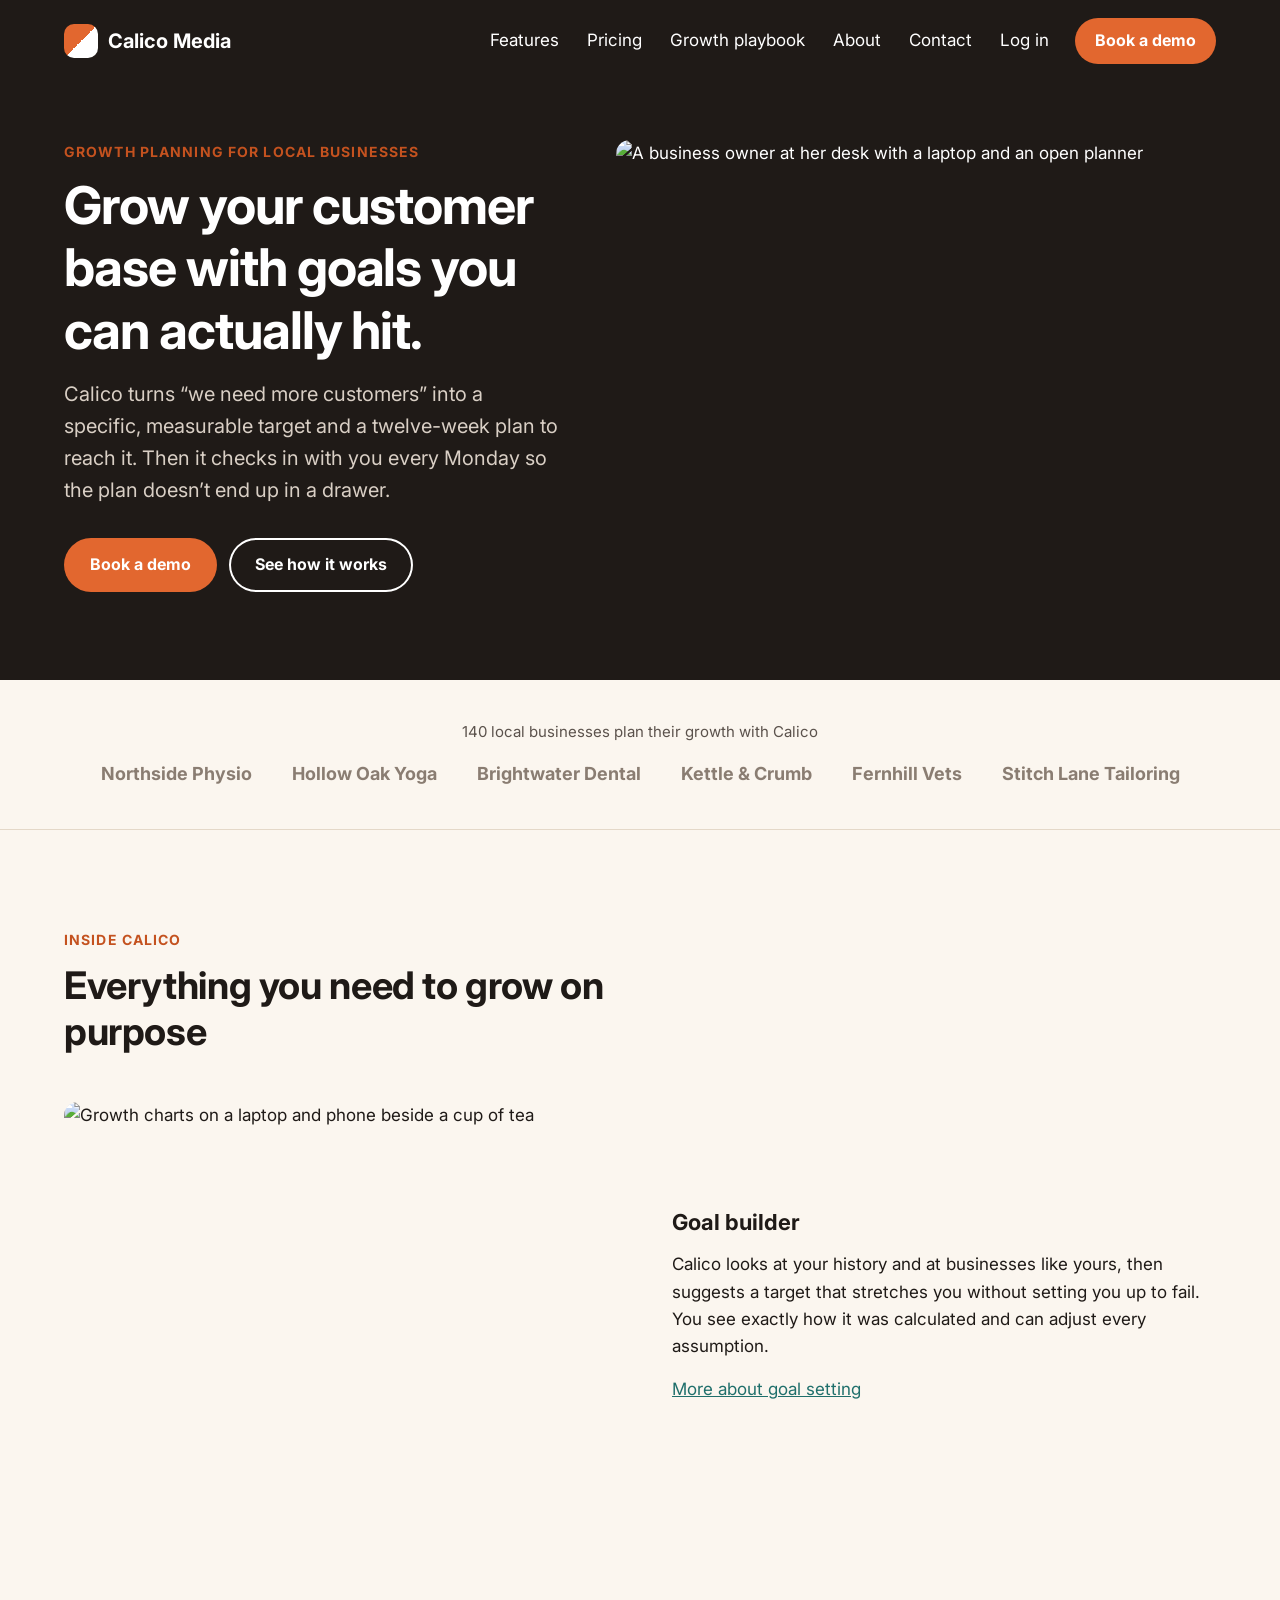
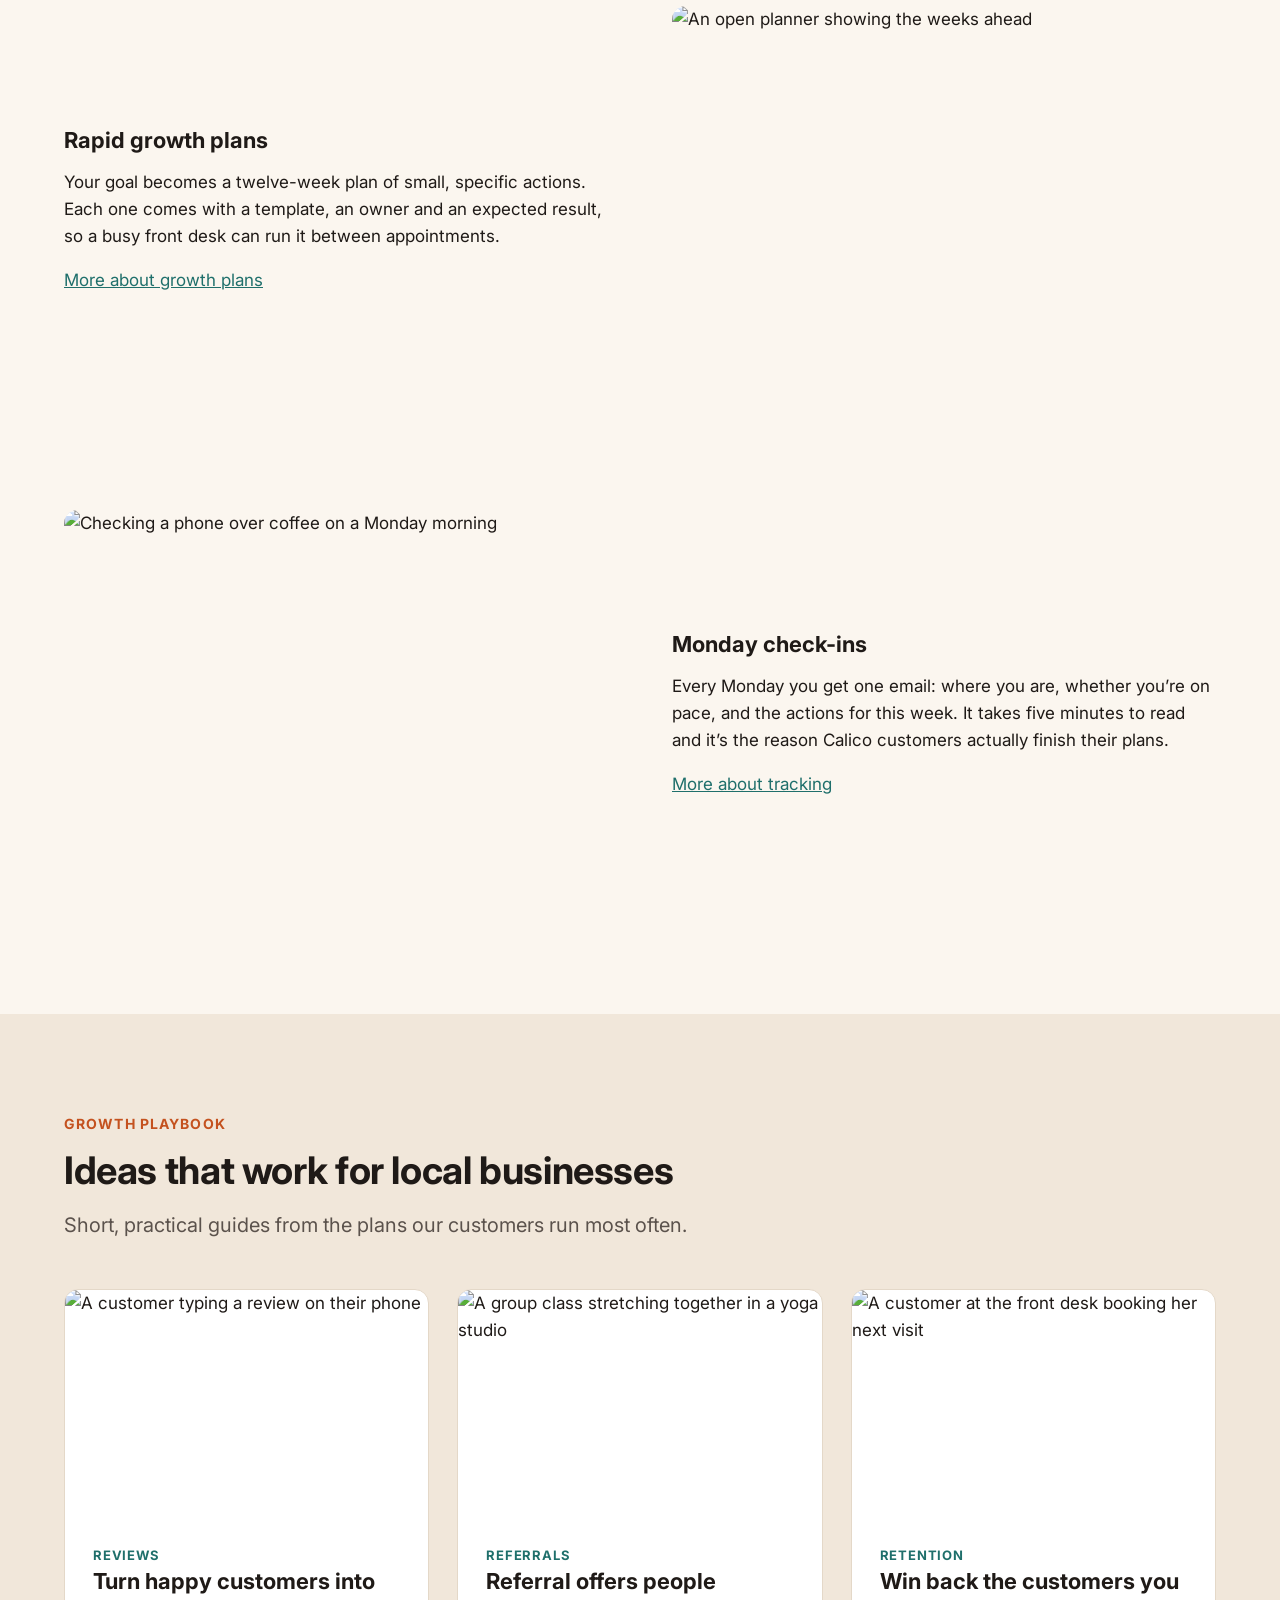
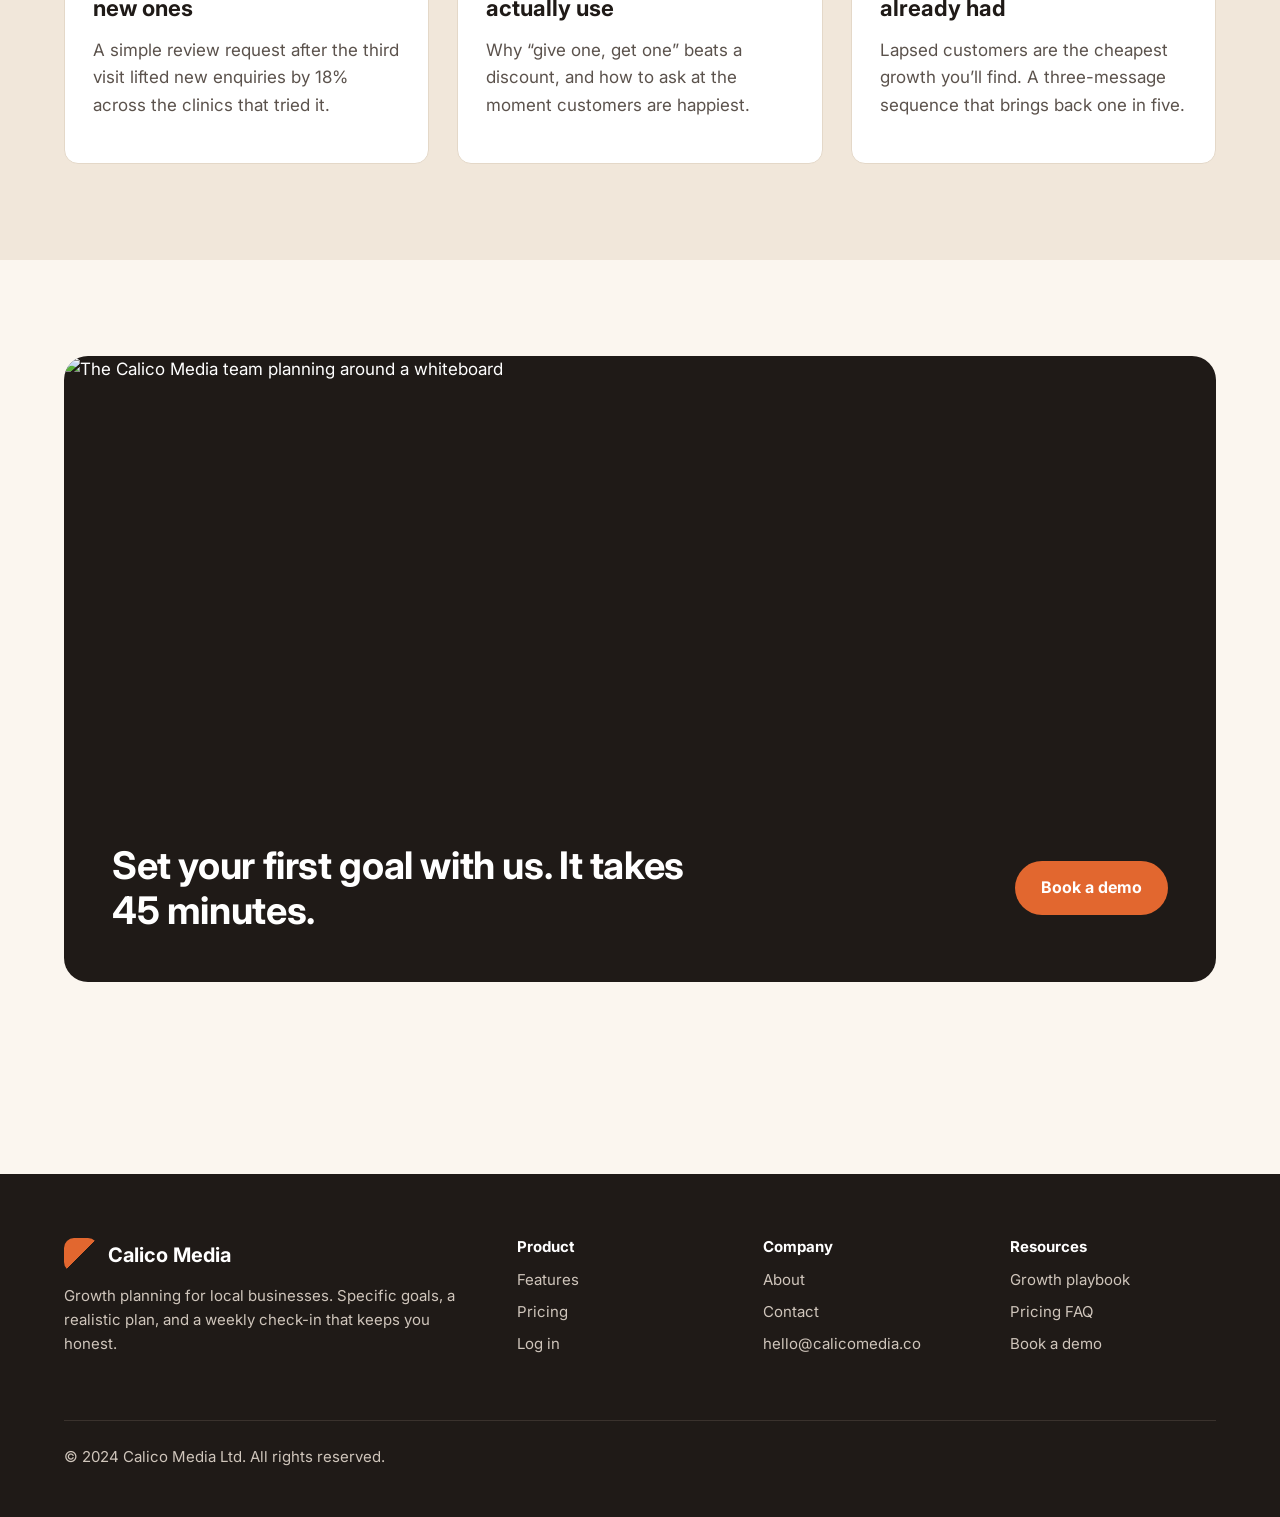
==== public/index.html @ b5450324 "Fix homepage layout on phone and tablet" ====
<!DOCTYPE html>
<html lang="en">
<head>
  <meta charset="utf-8">
  <meta name="viewport" content="width=device-width, initial-scale=1">
  <title>Calico Media | Growth planning for local businesses</title>
  <meta name="description" content="Calico helps local businesses grow their customer base with specific, measurable, realistic goals and a rapid growth plan you can run every week.">
  <link rel="preconnect" href="https://fonts.googleapis.com">
  <link rel="preconnect" href="https://fonts.gstatic.com" crossorigin>
  <link href="https://fonts.googleapis.com/css2?family=Inter:wght@100;200;300;400;500;600;700;800;900&display=swap" rel="stylesheet">
  <link rel="stylesheet" href="css/styles.css">
</head>
<body>

<header class="site-header site-header--home">
  <div class="container">
    <a class="logo" href="index.html"><span class="logo-mark"></span>Calico Media</a>

    <button class="nav-toggle" type="button" aria-label="Menu" aria-expanded="false" aria-controls="main-nav">
      <span class="nav-toggle-bar"></span>
      <span class="nav-toggle-bar"></span>
      <span class="nav-toggle-bar"></span>
    </button>

    <nav id="main-nav" aria-label="Main">
      <ul class="nav-links">
        <li><a href="features.html">Features</a></li>
        <li><a href="pricing.html">Pricing</a></li>
        <li><a href="#playbook">Growth playbook</a></li>
        <li><a href="about.html">About</a></li>
        <li><a href="contact.html">Contact</a></li>
        <li><a href="https://app.calicomedia.co/login">Log in</a></li>
        <li><a class="btn" href="contact.html">Book a demo</a></li>
      </ul>
    </nav>
  </div>
</header>

  <main>
    <section class="hero">
      <div class="container hero-inner">
        <div class="hero-text">
          <span class="eyebrow">Growth planning for local businesses</span>
          <h1>Grow your customer base with goals you can actually hit.</h1>
          <p class="lead">Calico turns &ldquo;we need more customers&rdquo; into a specific, measurable target and a twelve-week plan to reach it. Then it checks in with you every Monday so the plan doesn&rsquo;t end up in a drawer.</p>
          <div class="hero-actions">
            <a class="btn" href="contact.html">Book a demo</a>
            <a class="btn btn--ghost" href="features.html">See how it works</a>
          </div>
        </div>
        <div class="hero-media">
          <img class="hero-image" src="images/hero-weekly-plan.jpg" alt="A business owner at her desk with a laptop and an open planner">
        </div>
      </div>
    </section>

    <section class="trust">
      <div class="container">
        <p>140 local businesses plan their growth with Calico</p>
        <ul class="trust-list">
          <li>Northside Physio</li>
          <li>Hollow Oak Yoga</li>
          <li>Brightwater Dental</li>
          <li>Kettle &amp; Crumb</li>
          <li>Fernhill Vets</li>
          <li>Stitch Lane Tailoring</li>
        </ul>
      </div>
    </section>

    <section class="section">
      <div class="container">
        <div class="section-intro">
          <span class="eyebrow">Inside Calico</span>
          <h2>Everything you need to grow on purpose</h2>
        </div>

        <div class="feature-row">
          <div class="feature-media">
            <img src="images/feature-goal-builder.jpg" alt="Growth charts on a laptop and phone beside a cup of tea">
          </div>
          <div>
            <h3>Goal builder</h3>
            <p>Calico looks at your history and at businesses like yours, then suggests a target that stretches you without setting you up to fail. You see exactly how it was calculated and can adjust every assumption.</p>
            <a href="features.html">More about goal setting</a>
          </div>
        </div>

        <div class="feature-row feature-row--reverse">
          <div class="feature-media">
            <img src="images/feature-growth-plan.jpg" alt="An open planner showing the weeks ahead">
          </div>
          <div>
            <h3>Rapid growth plans</h3>
            <p>Your goal becomes a twelve-week plan of small, specific actions. Each one comes with a template, an owner and an expected result, so a busy front desk can run it between appointments.</p>
            <a href="features.html">More about growth plans</a>
          </div>
        </div>

        <div class="feature-row">
          <div class="feature-media">
            <img src="images/feature-monday-checkin.jpg" alt="Checking a phone over coffee on a Monday morning">
          </div>
          <div>
            <h3>Monday check-ins</h3>
            <p>Every Monday you get one email: where you are, whether you&rsquo;re on pace, and the actions for this week. It takes five minutes to read and it&rsquo;s the reason Calico customers actually finish their plans.</p>
            <a href="features.html">More about tracking</a>
          </div>
        </div>
      </div>
    </section>

    <section class="section section--sand" id="playbook">
      <div class="container">
        <div class="section-intro">
          <span class="eyebrow">Growth playbook</span>
          <h2>Ideas that work for local businesses</h2>
          <p class="lead">Short, practical guides from the plans our customers run most often.</p>
        </div>
        <div class="playbook-grid">
          <article class="card">
            <img src="images/playbook-reviews.jpg" alt="A customer typing a review on their phone">
            <div class="card-body">
              <span class="card-tag">Reviews</span>
              <h3>Turn happy customers into new ones</h3>
              <p>A simple review request after the third visit lifted new enquiries by 18% across the clinics that tried it.</p>
            </div>
          </article>
          <article class="card">
            <img src="images/playbook-referrals.jpg" alt="A group class stretching together in a yoga studio">
            <div class="card-body">
              <span class="card-tag">Referrals</span>
              <h3>Referral offers people actually use</h3>
              <p>Why &ldquo;give one, get one&rdquo; beats a discount, and how to ask at the moment customers are happiest.</p>
            </div>
          </article>
          <article class="card">
            <img src="images/playbook-rebooking.jpg" alt="A customer at the front desk booking her next visit">
            <div class="card-body">
              <span class="card-tag">Retention</span>
              <h3>Win back the customers you already had</h3>
              <p>Lapsed customers are the cheapest growth you&rsquo;ll find. A three-message sequence that brings back one in five.</p>
            </div>
          </article>
        </div>
      </div>
    </section>

    <section class="section">
      <div class="container">
        <div class="cta-band">
          <img src="images/team-workshop.jpg" alt="The Calico Media team planning around a whiteboard">
          <div class="cta-body">
            <h2>Set your first goal with us. It takes 45 minutes.</h2>
            <a class="btn" href="contact.html">Book a demo</a>
          </div>
        </div>
      </div>
    </section>
  </main>

  <footer class="site-footer">
    <div class="container">
      <div class="footer-grid">
        <div>
          <a class="logo" href="index.html"><span class="logo-mark"></span>Calico Media</a>
          <p>Growth planning for local businesses. Specific goals, a realistic plan, and a weekly check-in that keeps you honest.</p>
        </div>
        <div>
          <h4>Product</h4>
          <ul>
            <li><a href="features.html">Features</a></li>
            <li><a href="pricing.html">Pricing</a></li>
            <li><a href="https://app.calicomedia.co/login">Log in</a></li>
          </ul>
        </div>
        <div>
          <h4>Company</h4>
          <ul>
            <li><a href="about.html">About</a></li>
            <li><a href="contact.html">Contact</a></li>
            <li><a href="mailto:hello@calicomedia.co">hello@calicomedia.co</a></li>
          </ul>
        </div>
        <div>
          <h4>Resources</h4>
          <ul>
            <li><a href="index.html#playbook">Growth playbook</a></li>
            <li><a href="pricing.html#faq">Pricing FAQ</a></li>
            <li><a href="contact.html">Book a demo</a></li>
          </ul>
        </div>
      </div>
      <div class="footer-bottom">
        <p>&copy; 2024 Calico Media Ltd. All rights reserved.</p>
      </div>
    </div>
  </footer>
  <script src="js/nav.js"></script>
</body>
</html>
---- public/css/styles.css ----
/* Calico Media marketing site */

:root {
  --ink: #1f1a17;
  --ink-soft: #5b524c;
  --cream: #fbf6ef;
  --sand: #f1e7da;
  --white: #ffffff;
  --orange: #e2672f;
  --orange-dark: #c4521f;
  --teal: #1f6f6b;
  --line: #e4d8c8;
  --radius: 14px;
}

*,
*::before,
*::after {
  box-sizing: border-box;
}

body {
  margin: 0;
  font-family: 'Inter', -apple-system, BlinkMacSystemFont, 'Segoe UI', sans-serif;
  font-weight: 400;
  font-size: 17px;
  line-height: 1.6;
  color: var(--ink);
  background: var(--cream);
}

h1,
h2,
h3,
h4 {
  font-weight: 700;
  line-height: 1.2;
  margin: 0 0 16px;
}

h1 {
  font-size: 52px;
  letter-spacing: -0.02em;
}

h2 {
  font-size: 38px;
  letter-spacing: -0.01em;
}

h3 {
  font-size: 22px;
}

p {
  margin: 0 0 16px;
}

a {
  color: var(--teal);
}

img {
  max-width: 100%;
}

.container {
  max-width: 1200px;
  margin: 0 auto;
  padding: 0 24px;
}

.section {
  padding: 96px 0;
}

.section--sand {
  background: var(--sand);
}

.eyebrow {
  display: inline-block;
  font-size: 14px;
  font-weight: 700;
  letter-spacing: 0.08em;
  text-transform: uppercase;
  color: var(--orange-dark);
  margin-bottom: 12px;
}

.lead {
  font-size: 20px;
  color: var(--ink-soft);
  max-width: 640px;
}

.section-intro {
  max-width: 680px;
  margin-bottom: 48px;
}

.btn {
  display: inline-block;
  padding: 14px 26px;
  border-radius: 999px;
  background: var(--orange);
  color: var(--white);
  font-weight: 700;
  text-decoration: none;
  border: 0;
  font-size: 16px;
  font-family: inherit;
  cursor: pointer;
}

.btn:hover {
  background: var(--orange-dark);
}

.btn--ghost {
  background: transparent;
  color: inherit;
  box-shadow: inset 0 0 0 2px currentColor;
}

.btn--ghost:hover {
  background: rgba(255, 255, 255, 0.1);
}

.nav-toggle {
  display: none;
}

/* Header */

.site-header {
  background: var(--white);
  border-bottom: 1px solid var(--line);
}

.site-header .container {
  display: flex;
  flex-wrap: wrap;
  align-items: center;
  justify-content: space-between;
  gap: 12px 32px;
  padding-top: 18px;
  padding-bottom: 18px;
}

.logo {
  display: flex;
  align-items: center;
  gap: 10px;
  flex-shrink: 0;
  font-size: 20px;
  font-weight: 700;
  color: var(--ink);
  text-decoration: none;
}

.logo-mark {
  width: 34px;
  height: 34px;
  border-radius: 10px;
  background: linear-gradient(135deg, var(--orange) 0%, var(--orange) 50%, var(--ink) 50%, var(--ink) 100%);
}

.nav-links {
  display: flex;
  flex-wrap: wrap;
  align-items: center;
  gap: 8px 28px;
  list-style: none;
  margin: 0;
  padding: 0;
}

.nav-links a {
  color: var(--ink);
  text-decoration: none;
}

.nav-links a:hover,
.nav-links a[aria-current='page'] {
  color: var(--orange-dark);
}

.site-header--home {
  background: var(--ink);
  border-bottom: 0;
}

.site-header--home .logo,
.site-header--home .nav-links a {
  color: var(--white);
}

.site-header--home .logo-mark {
  background: linear-gradient(135deg, var(--orange) 0%, var(--orange) 50%, var(--white) 50%, var(--white) 100%);
}

.site-header--home .container {
  flex-wrap: nowrap;
}

.site-header--home nav {
  min-width: 0;
}

.site-header--home .nav-links {
  flex-wrap: nowrap;
  gap: 0;
}

.site-header--home .nav-links li {
  min-width: 0;
}

.site-header--home .nav-links a {
  display: block;
  padding: 0 14px;
  white-space: nowrap;
}

.site-header--home .nav-links li:last-child {
  flex-shrink: 0;
}

.site-header--home .nav-links .btn {
  margin-left: 12px;
  padding: 10px 20px;
}

/* Home hero */

.hero {
  background: var(--ink);
  color: var(--white);
  padding: 56px 0 88px;
}

.hero-inner {
  display: flex;
  align-items: center;
  gap: 56px;
}

.hero-text {
  flex: 1;
}

.hero-text .lead {
  color: #d9cfc5;
}

.hero-actions {
  display: flex;
  flex-wrap: wrap;
  gap: 12px;
  margin-top: 32px;
}

.hero-media {
  width: 600px;
  flex-shrink: 0;
}

.hero-image {
  width: 100%;
  aspect-ratio: 4 / 3;
  object-fit: cover;
  border-radius: var(--radius);
  display: block;
}

/* Trust strip */

.trust {
  padding: 40px 0;
  border-bottom: 1px solid var(--line);
  text-align: center;
}

.trust p {
  color: var(--ink-soft);
  font-size: 15px;
}

.trust-list {
  display: flex;
  flex-wrap: wrap;
  justify-content: center;
  gap: 12px 40px;
  list-style: none;
  margin: 0;
  padding: 0;
  font-weight: 700;
  font-size: 18px;
  color: #8a7d72;
}

/* Steps */

.steps {
  display: grid;
  grid-template-columns: repeat(auto-fit, minmax(240px, 1fr));
  gap: 24px;
}

.step {
  background: var(--white);
  border: 1px solid var(--line);
  border-radius: var(--radius);
  padding: 32px;
}

.step-number {
  display: inline-flex;
  align-items: center;
  justify-content: center;
  width: 40px;
  height: 40px;
  border-radius: 50%;
  background: var(--sand);
  color: var(--orange-dark);
  font-weight: 700;
  margin-bottom: 16px;
}

/* Check list */

.check-list {
  list-style: none;
  margin: 24px 0 0;
  padding: 0;
}

.check-list li {
  position: relative;
  padding-left: 32px;
  margin-bottom: 14px;
}

.check-list li::before {
  content: '';
  position: absolute;
  left: 0;
  top: 6px;
  width: 16px;
  height: 16px;
  border-radius: 50%;
  background: var(--teal);
  box-shadow: inset 0 0 0 4px #cfe6e4;
}

/* FAQ */

.faq {
  max-width: 820px;
}

.faq details {
  border-top: 1px solid var(--line);
  padding: 20px 0;
}

.faq details:last-child {
  border-bottom: 1px solid var(--line);
}

.faq summary {
  font-weight: 700;
  font-size: 19px;
  cursor: pointer;
}

.faq details p {
  margin-top: 12px;
  color: var(--ink-soft);
}

/* Feature rows */

.feature-row {
  display: grid;
  grid-template-columns: 1fr 1fr;
  gap: 64px;
  align-items: center;
  margin-bottom: 96px;
}

.feature-row:last-child {
  margin-bottom: 0;
}

.feature-row--reverse .feature-media {
  order: 2;
}

.feature-media img {
  display: block;
  width: 100%;
  aspect-ratio: 4 / 3;
  object-fit: cover;
  border-radius: var(--radius);
}

/* Playbook */

.playbook-grid {
  display: grid;
  grid-template-columns: repeat(3, 1fr);
  gap: 28px;
}

/* Card grid */

.card-grid {
  display: grid;
  grid-template-columns: repeat(3, 1fr);
  gap: 28px;
}

.card {
  background: var(--white);
  border: 1px solid var(--line);
  border-radius: var(--radius);
  overflow: hidden;
}

.card img {
  display: block;
  width: 100%;
  aspect-ratio: 16 / 10;
  object-fit: cover;
}

.card-body {
  padding: 24px 28px 28px;
}

.card-body p {
  color: var(--ink-soft);
}

.card-tag {
  font-size: 13px;
  font-weight: 700;
  text-transform: uppercase;
  letter-spacing: 0.06em;
  color: var(--teal);
}

.icon-dot {
  width: 44px;
  height: 44px;
  border-radius: 12px;
  background: var(--sand);
  margin-bottom: 18px;
  position: relative;
}

.icon-dot::after {
  content: '';
  position: absolute;
  inset: 13px;
  border-radius: 50%;
  background: var(--orange);
}

/* CTA band */

.cta-band {
  background: var(--ink);
  color: var(--white);
  border-radius: 24px;
  overflow: hidden;
}

.cta-band img {
  display: block;
  width: 100%;
  aspect-ratio: 21 / 8;
  object-fit: cover;
}

.cta-body {
  padding: 48px;
  display: flex;
  flex-wrap: wrap;
  align-items: center;
  justify-content: space-between;
  gap: 24px;
}

.cta-body h2 {
  margin: 0;
  max-width: 620px;
}

/* Page header (inner pages) */

.page-header {
  padding: 80px 0 56px;
  border-bottom: 1px solid var(--line);
}

/* Pricing */

.pricing-grid {
  display: grid;
  grid-template-columns: repeat(auto-fit, minmax(260px, 1fr));
  gap: 24px;
  align-items: stretch;
}

.pricing-card {
  background: var(--white);
  border: 1px solid var(--line);
  border-radius: var(--radius);
  padding: 36px 32px;
  display: flex;
  flex-direction: column;
}

.pricing-card--featured {
  border: 2px solid var(--orange);
  box-shadow: 0 24px 48px rgba(226, 103, 47, 0.14);
}

.plan-badge {
  align-self: flex-start;
  font-size: 13px;
  font-weight: 700;
  background: var(--orange);
  color: var(--white);
  border-radius: 999px;
  padding: 4px 12px;
  margin-bottom: 16px;
}

.price {
  font-size: 48px;
  font-weight: 700;
  margin: 8px 0 4px;
}

.price small {
  font-size: 17px;
  font-weight: 400;
  color: var(--ink-soft);
}

.pricing-card .check-list {
  flex: 1;
  margin-bottom: 28px;
}

.pricing-card .btn {
  text-align: center;
}

.pricing-note {
  margin-top: 32px;
  color: var(--ink-soft);
  font-size: 15px;
}

/* About */

.stats {
  display: grid;
  grid-template-columns: repeat(auto-fit, minmax(160px, 1fr));
  gap: 16px;
}

.stat {
  background: var(--white);
  border: 1px solid var(--line);
  border-radius: var(--radius);
  padding: 28px 20px;
}

.stat-number {
  display: block;
  font-size: 48px;
  font-weight: 700;
  color: var(--orange-dark);
}

.stat-label {
  display: block;
  font-size: 15px;
  color: var(--ink-soft);
}

.prose {
  max-width: 720px;
}

.team-grid {
  display: grid;
  grid-template-columns: repeat(auto-fit, minmax(220px, 1fr));
  gap: 24px;
}

.person {
  background: var(--white);
  border: 1px solid var(--line);
  border-radius: var(--radius);
  padding: 28px;
}

.avatar {
  width: 56px;
  height: 56px;
  border-radius: 50%;
  background: var(--sand);
  color: var(--orange-dark);
  display: flex;
  align-items: center;
  justify-content: center;
  font-weight: 700;
  margin-bottom: 16px;
}

.person p {
  color: var(--ink-soft);
  font-size: 15px;
  margin: 0;
}

/* Contact */

.contact-layout {
  display: grid;
  grid-template-columns: 3fr 2fr;
  gap: 64px;
}

.contact-form label {
  display: block;
  font-weight: 700;
  margin-bottom: 6px;
}

.contact-form input,
.contact-form textarea {
  display: block;
  width: 100%;
  font: inherit;
  padding: 12px 14px;
  border: 1px solid var(--line);
  border-radius: 10px;
  background: var(--white);
  margin-bottom: 20px;
}

.contact-form textarea {
  min-height: 160px;
  resize: vertical;
}

.form-status {
  margin-top: 16px;
  font-weight: 700;
}

.form-status--success {
  color: var(--teal);
}

.form-status--error {
  color: #b3261e;
}

.contact-aside {
  background: var(--white);
  border: 1px solid var(--line);
  border-radius: var(--radius);
  padding: 32px;
  align-self: start;
}

.contact-aside h3 {
  font-size: 18px;
  margin-top: 24px;
  margin-bottom: 6px;
}

.contact-aside h3:first-child {
  margin-top: 0;
}

.contact-aside p {
  color: var(--ink-soft);
  margin: 0;
}

/* Footer */

.site-footer {
  background: var(--ink);
  color: #cfc5bb;
  padding: 64px 0 32px;
  margin-top: 96px;
  font-size: 15px;
}

.footer-grid {
  display: grid;
  grid-template-columns: 2fr 1fr 1fr 1fr;
  gap: 40px;
}

.site-footer h4 {
  color: var(--white);
  font-size: 15px;
  margin-bottom: 12px;
}

.site-footer ul {
  list-style: none;
  margin: 0;
  padding: 0;
}

.site-footer li {
  margin-bottom: 8px;
}

.site-footer a {
  color: #cfc5bb;
  text-decoration: none;
}

.site-footer a:hover {
  color: var(--white);
}

.site-footer .logo {
  color: var(--white);
  margin-bottom: 12px;
}

.footer-bottom {
  border-top: 1px solid #3a322d;
  margin-top: 48px;
  padding-top: 24px;
}

@media (max-width: 768px) {
  h1 {
    font-size: 40px;
  }

  h2 {
    font-size: 30px;
  }

  .lead {
    font-size: 18px;
  }

  .section {
    padding: 64px 0;
  }

  .section-intro {
    margin-bottom: 32px;
  }

  /* Header: logo + hamburger on one row, links drop down below */
  .site-header .container,
  .site-header--home .container {
    flex-wrap: wrap;
  }

  .nav-toggle {
    display: inline-flex;
    flex-direction: column;
    justify-content: center;
    gap: 5px;
    width: 44px;
    height: 44px;
    padding: 0 10px;
    background: transparent;
    border: 0;
    border-radius: 10px;
    color: var(--ink);
    cursor: pointer;
  }

  .site-header--home .nav-toggle {
    color: var(--white);
  }

  .nav-toggle-bar {
    display: block;
    height: 2px;
    background: currentColor;
    border-radius: 2px;
    transition: transform 0.2s ease, opacity 0.2s ease;
  }

  .is-open .nav-toggle-bar:nth-child(1) {
    transform: translateY(7px) rotate(45deg);
  }

  .is-open .nav-toggle-bar:nth-child(2) {
    opacity: 0;
  }

  .is-open .nav-toggle-bar:nth-child(3) {
    transform: translateY(-7px) rotate(-45deg);
  }

  .site-header nav,
  .site-header--home nav {
    display: none;
    width: 100%;
  }

  .site-header.is-open nav {
    display: block;
  }

  .nav-links,
  .site-header--home .nav-links {
    flex-direction: column;
    flex-wrap: nowrap;
    align-items: stretch;
    gap: 0;
    padding-top: 8px;
  }

  .nav-links li {
    border-top: 1px solid var(--line);
  }

  .site-header--home .nav-links li {
    border-top-color: #3a322d;
  }

  .nav-links a,
  .site-header--home .nav-links a {
    display: block;
    padding: 14px 0;
  }

  .nav-links li:last-child,
  .site-header--home .nav-links li:last-child {
    border-top: 0;
    padding: 16px 0 4px;
  }

  .nav-links .btn,
  .site-header--home .nav-links .btn {
    display: block;
    margin-left: 0;
    padding: 14px 26px;
    text-align: center;
  }

  /* Hero: stack text and image (the image wrapper is a fixed 600px on desktop) */
  .hero {
    padding: 40px 0 56px;
  }

  .hero-inner {
    flex-direction: column;
    align-items: stretch;
    gap: 32px;
  }

  .hero-text {
    flex: none;
  }

  .hero-media {
    width: 100%;
    flex-shrink: 1;
  }

  /* Grids */
  .playbook-grid,
  .card-grid {
    grid-template-columns: repeat(2, 1fr);
  }

  .feature-row {
    grid-template-columns: 1fr;
    gap: 32px;
    margin-bottom: 64px;
  }

  .feature-row--reverse .feature-media {
    order: 0;
  }

  .contact-layout {
    grid-template-columns: 1fr;
    gap: 40px;
  }

  .page-header {
    padding: 56px 0 40px;
  }

  .cta-band img {
    aspect-ratio: 16 / 9;
  }

  .cta-body {
    padding: 36px 32px;
  }

  .footer-grid {
    grid-template-columns: 1fr 1fr;
  }

  .site-footer {
    margin-top: 64px;
  }
}

@media (max-width: 480px) {
  body {
    font-size: 16px;
  }

  h1 {
    font-size: 34px;
  }

  h2 {
    font-size: 26px;
  }

  h3 {
    font-size: 20px;
  }

  .container {
    padding: 0 20px;
  }

  .section {
    padding: 48px 0;
  }

  .hero {
    padding: 32px 0 48px;
  }

  .hero-actions .btn {
    flex: 1 1 100%;
    text-align: center;
  }

  .playbook-grid,
  .card-grid {
    grid-template-columns: 1fr;
  }

  .card-body {
    padding: 20px 22px 24px;
  }

  .trust-list {
    gap: 8px 24px;
    font-size: 16px;
  }

  .step,
  .pricing-card,
  .contact-aside {
    padding: 24px;
  }

  .price {
    font-size: 40px;
  }

  .stat-number {
    font-size: 40px;
  }

  .cta-body {
    padding: 32px 24px;
  }

  .cta-body .btn {
    width: 100%;
    text-align: center;
  }

  .footer-grid {
    grid-template-columns: 1fr;
    gap: 28px;
  }
}
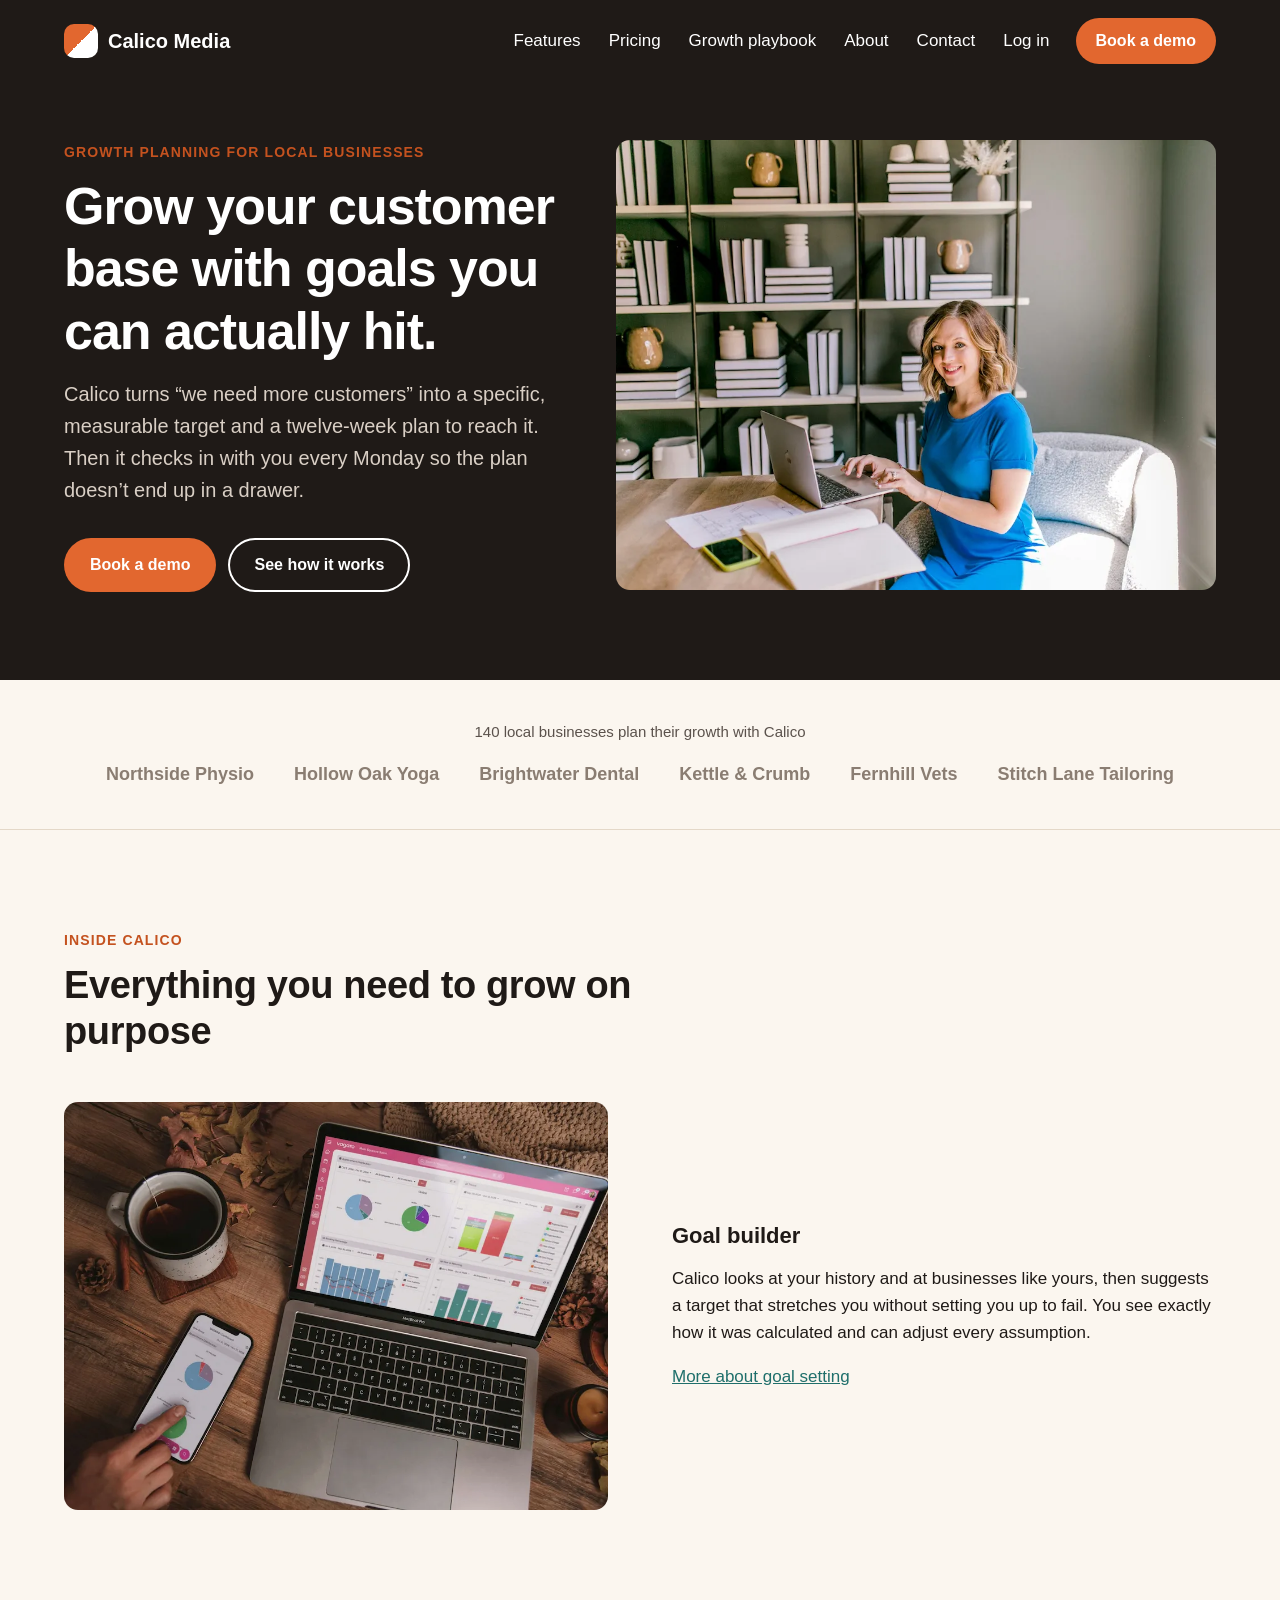
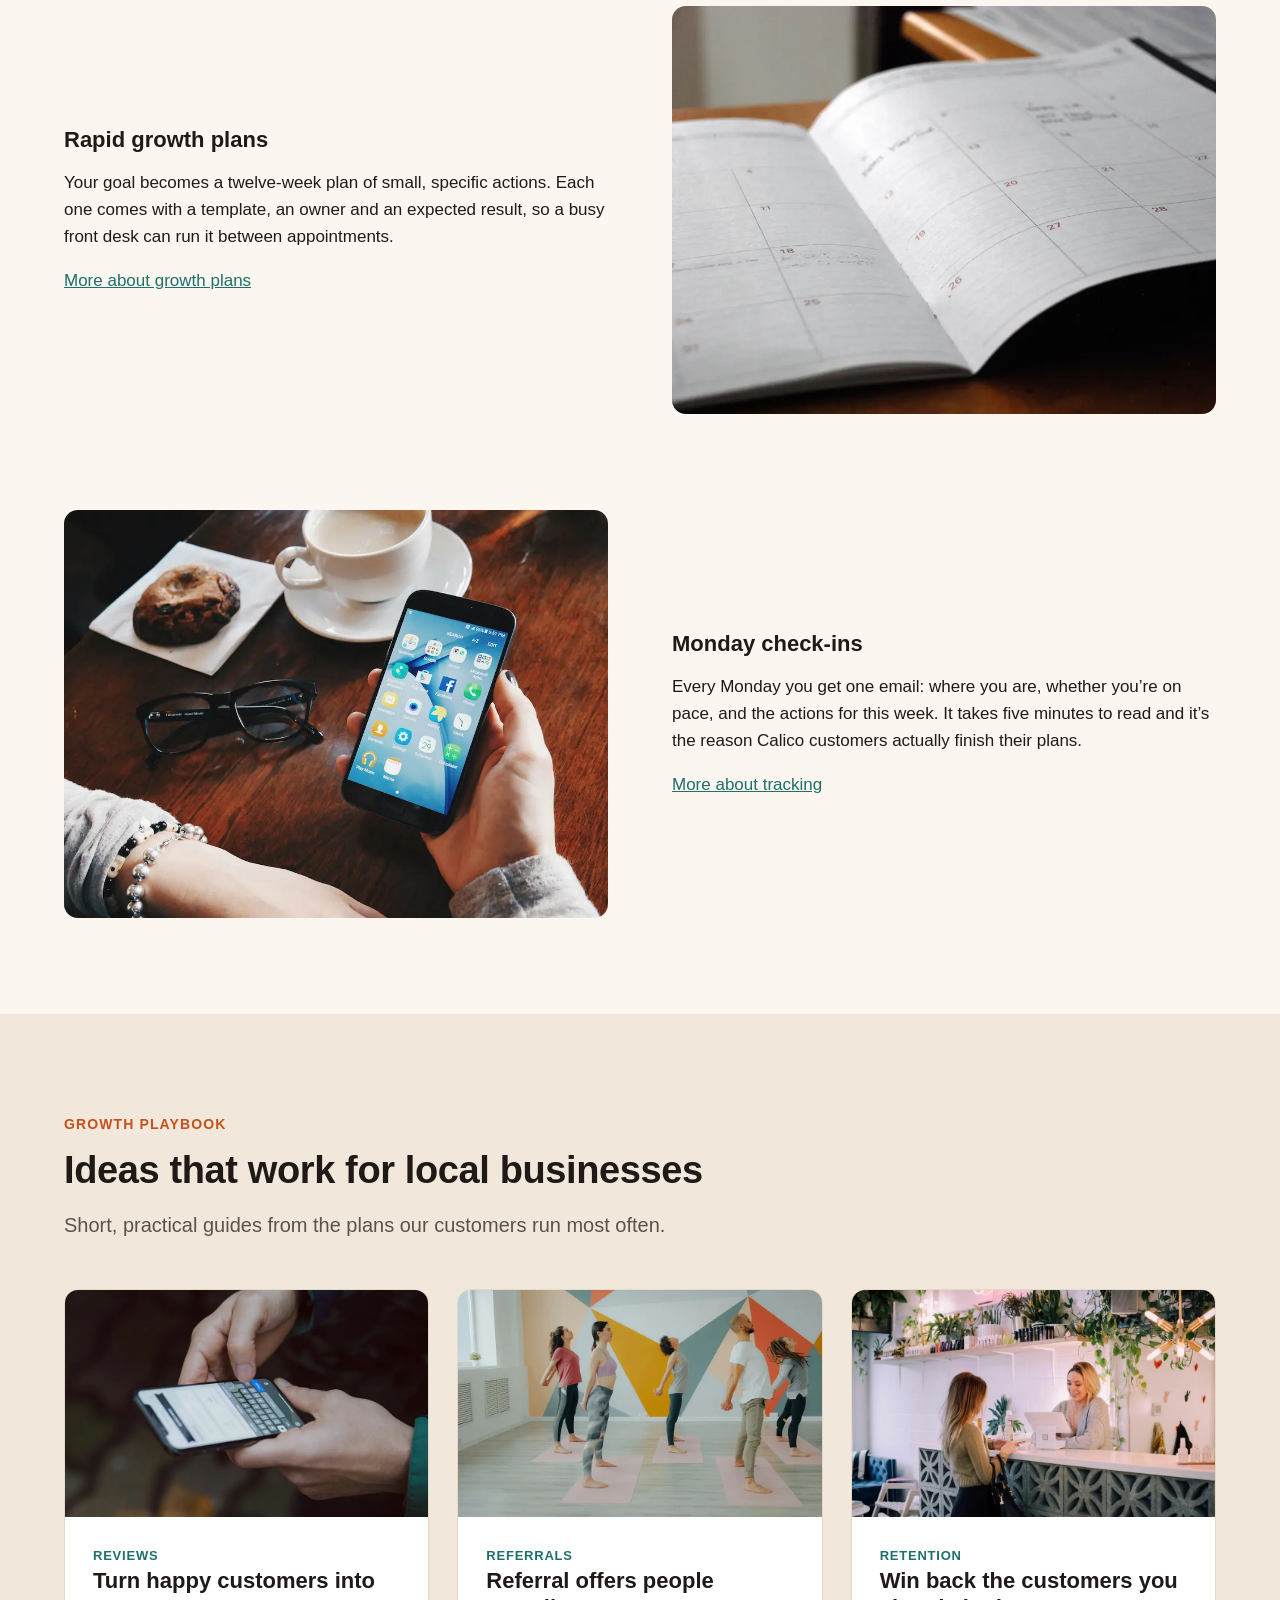
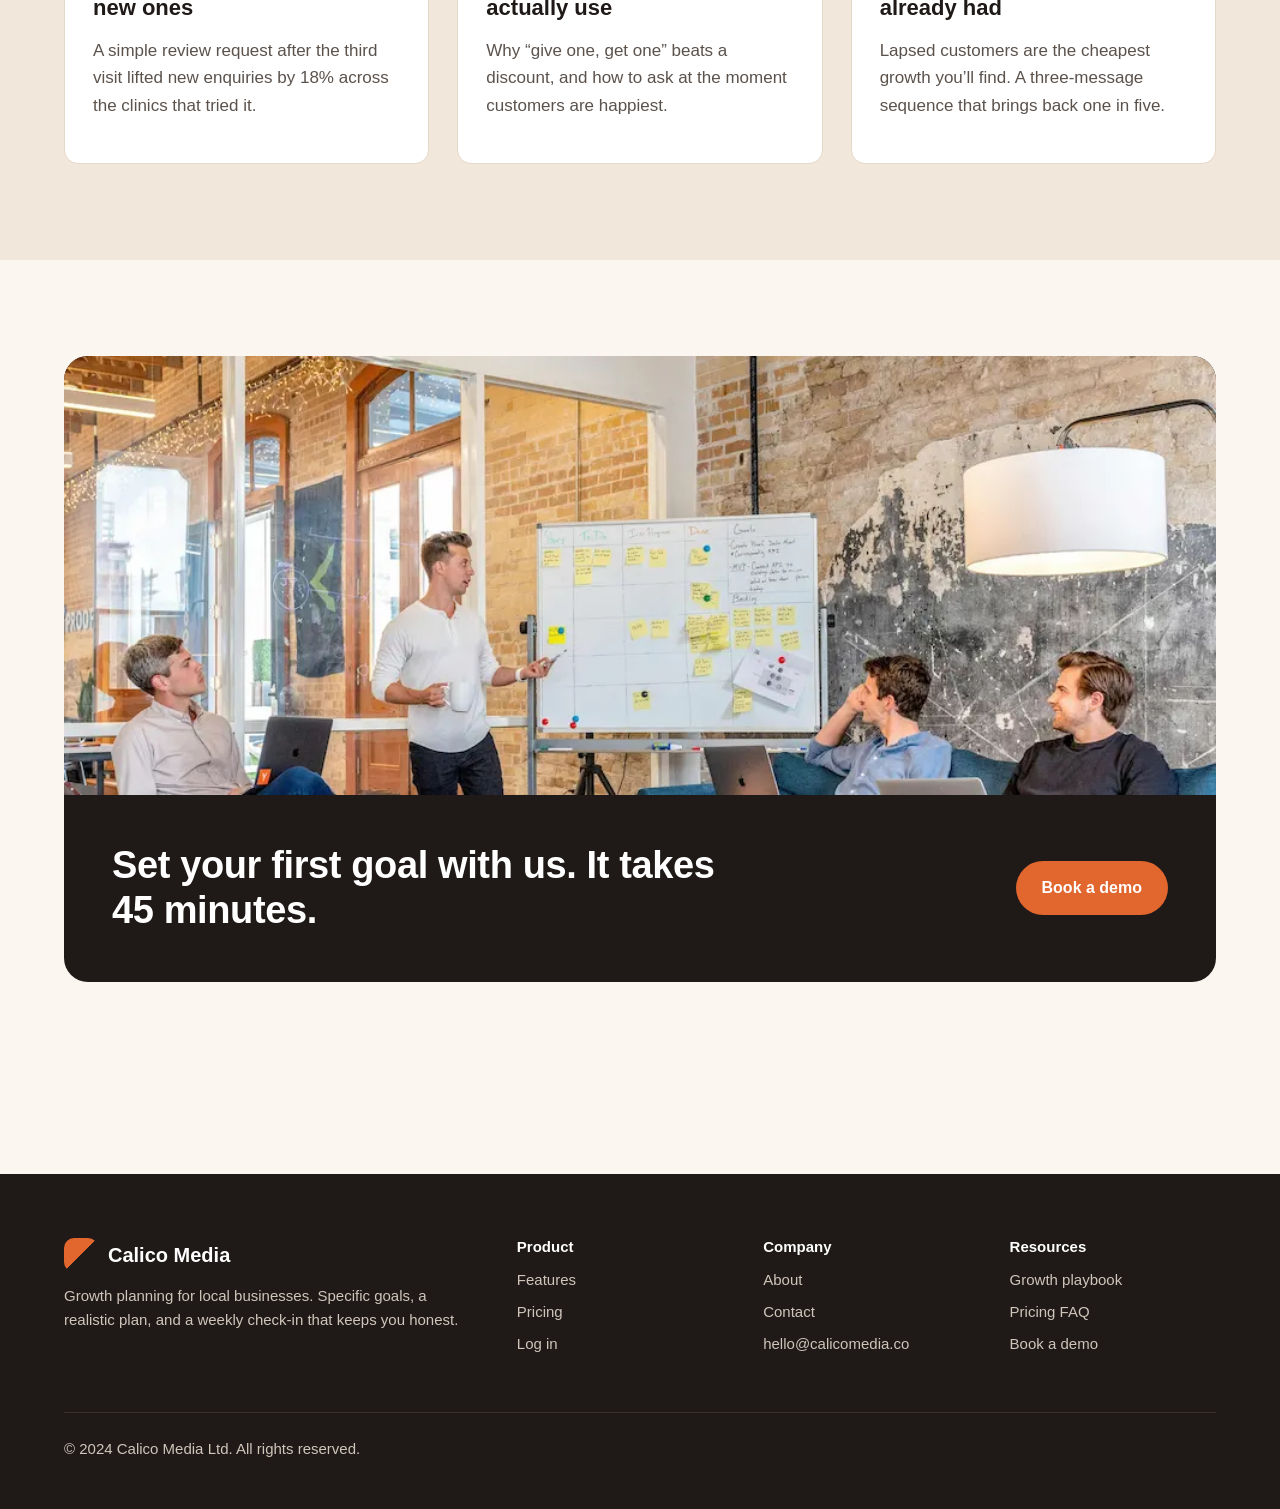
==== commit 0a967146: "Cut homepage page weight" ====
--- a/public/index.html
+++ b/public/index.html
@@ -5,36 +5,25 @@
   <meta name="viewport" content="width=device-width, initial-scale=1">
   <title>Calico Media | Growth planning for local businesses</title>
   <meta name="description" content="Calico helps local businesses grow their customer base with specific, measurable, realistic goals and a rapid growth plan you can run every week.">
-  <link rel="preconnect" href="https://fonts.googleapis.com">
-  <link rel="preconnect" href="https://fonts.gstatic.com" crossorigin>
-  <link href="https://fonts.googleapis.com/css2?family=Inter:wght@100;200;300;400;500;600;700;800;900&display=swap" rel="stylesheet">
   <link rel="stylesheet" href="css/styles.css">
 </head>
 <body>
-
-<header class="site-header site-header--home">
-  <div class="container">
-    <a class="logo" href="index.html"><span class="logo-mark"></span>Calico Media</a>
-
-    <button class="nav-toggle" type="button" aria-label="Menu" aria-expanded="false" aria-controls="main-nav">
-      <span class="nav-toggle-bar"></span>
-      <span class="nav-toggle-bar"></span>
-      <span class="nav-toggle-bar"></span>
-    </button>
-
-    <nav id="main-nav" aria-label="Main">
-      <ul class="nav-links">
-        <li><a href="features.html">Features</a></li>
-        <li><a href="pricing.html">Pricing</a></li>
-        <li><a href="#playbook">Growth playbook</a></li>
-        <li><a href="about.html">About</a></li>
-        <li><a href="contact.html">Contact</a></li>
-        <li><a href="https://app.calicomedia.co/login">Log in</a></li>
-        <li><a class="btn" href="contact.html">Book a demo</a></li>
-      </ul>
-    </nav>
-  </div>
-</header>
+  <header class="site-header site-header--home">
+    <div class="container">
+      <a class="logo" href="index.html"><span class="logo-mark"></span>Calico Media</a>
+      <nav aria-label="Main">
+        <ul class="nav-links">
+          <li><a href="features.html">Features</a></li>
+          <li><a href="pricing.html">Pricing</a></li>
+          <li><a href="#playbook">Growth playbook</a></li>
+          <li><a href="about.html">About</a></li>
+          <li><a href="contact.html">Contact</a></li>
+          <li><a href="https://app.calicomedia.co/login">Log in</a></li>
+          <li><a class="btn" href="contact.html">Book a demo</a></li>
+        </ul>
+      </nav>
+    </div>
+  </header>
 
   <main>
     <section class="hero">
@@ -49,7 +38,13 @@
           </div>
         </div>
         <div class="hero-media">
-          <img class="hero-image" src="images/hero-weekly-plan.jpg" alt="A business owner at her desk with a laptop and an open planner">
+          <img class="hero-image" src="images/hero-weekly-plan-960.webp"
+          srcset="images/hero-weekly-plan-480.webp 480w, 
+          images/hero-weekly-plan-960.webp 960w, 
+          images/hero-weekly-plan-1600.webp 1600w"
+          sizes="(max-width: 768px) 100vw, 50vw"
+          
+          alt="A business owner at her desk with a laptop and an open planner">
         </div>
       </div>
     </section>
@@ -77,7 +72,14 @@
 
         <div class="feature-row">
           <div class="feature-media">
-            <img src="images/feature-goal-builder.jpg" alt="Growth charts on a laptop and phone beside a cup of tea">
+            <img src="images/feature-goal-builder-960.webp" 
+            srcset="images/feature-goal-builder-480.webp 480w, 
+            images/feature-goal-builder-960.webp 960w, 
+            images/feature-goal-builder-1600.webp 1600w"
+            sizes="(max-width: 768px) 100vw, 50vw"
+            loading="lazy"
+            decoding="async"
+            alt="Growth charts on a laptop and phone beside a cup of tea">
           </div>
           <div>
             <h3>Goal builder</h3>
@@ -88,7 +90,14 @@
 
         <div class="feature-row feature-row--reverse">
           <div class="feature-media">
-            <img src="images/feature-growth-plan.jpg" alt="An open planner showing the weeks ahead">
+            <img src="images/feature-growth-plan-960.webp" 
+            srcset="images/feature-growth-plan-480.webp 480w, 
+            images/feature-growth-plan-960.webp 960w, 
+            images/feature-growth-plan-1600.webp 1600w"
+            sizes="(max-width: 768px) 100vw, 50vw"
+            loading="lazy"
+            decoding="async"
+            alt="An open planner showing the weeks ahead">
           </div>
           <div>
             <h3>Rapid growth plans</h3>
@@ -99,7 +108,14 @@
 
         <div class="feature-row">
           <div class="feature-media">
-            <img src="images/feature-monday-checkin.jpg" alt="Checking a phone over coffee on a Monday morning">
+            <img src="images/feature-monday-checkin-960.webp" 
+            srcset="images/feature-monday-checkin-480.webp 480w, 
+            images/feature-monday-checkin-960.webp 960w, 
+            images/feature-monday-checkin-1600.webp 1600w"
+            sizes="(max-width: 768px) 100vw, 50vw"
+            loading="lazy"
+            decoding="async"
+            alt="Checking a phone over coffee on a Monday morning">
           </div>
           <div>
             <h3>Monday check-ins</h3>
@@ -119,7 +135,14 @@
         </div>
         <div class="playbook-grid">
           <article class="card">
-            <img src="images/playbook-reviews.jpg" alt="A customer typing a review on their phone">
+            <img src="images/playbook-reviews-960.webp" 
+            srcset="images/playbook-reviews-480.webp 480w, 
+            images/playbook-reviews-960.webp 960w, 
+            images/playbook-reviews-1600.webp 1600w"
+            sizes="(max-width: 768px) 100vw, 50vw"
+            loading="lazy"
+            decoding="async"
+            alt="A customer typing a review on their phone">
             <div class="card-body">
               <span class="card-tag">Reviews</span>
               <h3>Turn happy customers into new ones</h3>
@@ -127,7 +150,14 @@
             </div>
           </article>
           <article class="card">
-            <img src="images/playbook-referrals.jpg" alt="A group class stretching together in a yoga studio">
+            <img src="images/playbook-referrals-960.webp" 
+            srcset="images/playbook-referrals-480.webp 480w, 
+            images/playbook-referrals-960.webp 960w, 
+            images/playbook-referrals-1600.webp 1600w"
+            sizes="(max-width: 768px) 100vw, 50vw"
+            loading="lazy"
+            decoding="async"
+            alt="A group class stretching together in a yoga studio">
             <div class="card-body">
               <span class="card-tag">Referrals</span>
               <h3>Referral offers people actually use</h3>
@@ -135,7 +165,14 @@
             </div>
           </article>
           <article class="card">
-            <img src="images/playbook-rebooking.jpg" alt="A customer at the front desk booking her next visit">
+            <img src="images/playbook-rebooking-960.webp" 
+            srcset="images/playbook-rebooking-480.webp 480w, 
+            images/playbook-rebooking-960.webp 960w, 
+            images/playbook-rebooking-1600.webp 1600w"
+            sizes="(max-width: 768px) 100vw, 50vw"
+            loading="lazy"
+            decoding="async"
+            alt="A customer at the front desk booking her next visit">
             <div class="card-body">
               <span class="card-tag">Retention</span>
               <h3>Win back the customers you already had</h3>
@@ -149,7 +186,14 @@
     <section class="section">
       <div class="container">
         <div class="cta-band">
-          <img src="images/team-workshop.jpg" alt="The Calico Media team planning around a whiteboard">
+          <img src="images/team-workshop-960.webp" 
+          srcset="images/team-workshop-480.webp 480w, 
+          images/team-workshop-960.webp 960w, 
+          images/team-workshop-1600.webp 1600w"
+          sizes="(max-width: 768px) 100vw, 50vw"
+          loading="lazy"
+          decoding="async"
+          alt="The Calico Media team planning around a whiteboard">
           <div class="cta-body">
             <h2>Set your first goal with us. It takes 45 minutes.</h2>
             <a class="btn" href="contact.html">Book a demo</a>
@@ -196,6 +240,5 @@
       </div>
     </div>
   </footer>
-  <script src="js/nav.js"></script>
 </body>
 </html>
--- a/public/css/styles.css
+++ b/public/css/styles.css
@@ -19,6 +19,22 @@
   box-sizing: border-box;
 }
 
+@font-face {
+  font-family: 'Inter';
+  src: url('../fonts/inter-regular.woff2') format('woff2');
+  font-weight: 400;
+  font-style: normal;
+  font-display: swap;
+}
+
+@font-face {
+  font-family: 'Inter';
+  src: url('../fonts/inter-bold.woff2') format('woff2');
+  font-weight: 700;
+  font-style: normal;
+  font-display: swap;
+}
+
 body {
   margin: 0;
   font-family: 'Inter', -apple-system, BlinkMacSystemFont, 'Segoe UI', sans-serif;
@@ -125,10 +141,6 @@
 
 .btn--ghost:hover {
   background: rgba(255, 255, 255, 0.1);
-}
-
-.nav-toggle {
-  display: none;
 }
 
 /* Header */
@@ -408,9 +420,15 @@
 
 /* Playbook */
 
+/* .playbook-grid {
+  display: grid;
+  grid-template-columns: repeat(3, 1fr);
+  gap: 28px;
+} */
+
 .playbook-grid {
   display: grid;
-  grid-template-columns: repeat(3, 1fr);
+  grid-template-columns: repeat(auto-fit, minmax(300px, 1fr));
   gap: 28px;
 }
 
@@ -759,134 +777,8 @@
     font-size: 30px;
   }
 
-  .lead {
-    font-size: 18px;
-  }
-
   .section {
     padding: 64px 0;
-  }
-
-  .section-intro {
-    margin-bottom: 32px;
-  }
-
-  /* Header: logo + hamburger on one row, links drop down below */
-  .site-header .container,
-  .site-header--home .container {
-    flex-wrap: wrap;
-  }
-
-  .nav-toggle {
-    display: inline-flex;
-    flex-direction: column;
-    justify-content: center;
-    gap: 5px;
-    width: 44px;
-    height: 44px;
-    padding: 0 10px;
-    background: transparent;
-    border: 0;
-    border-radius: 10px;
-    color: var(--ink);
-    cursor: pointer;
-  }
-
-  .site-header--home .nav-toggle {
-    color: var(--white);
-  }
-
-  .nav-toggle-bar {
-    display: block;
-    height: 2px;
-    background: currentColor;
-    border-radius: 2px;
-    transition: transform 0.2s ease, opacity 0.2s ease;
-  }
-
-  .is-open .nav-toggle-bar:nth-child(1) {
-    transform: translateY(7px) rotate(45deg);
-  }
-
-  .is-open .nav-toggle-bar:nth-child(2) {
-    opacity: 0;
-  }
-
-  .is-open .nav-toggle-bar:nth-child(3) {
-    transform: translateY(-7px) rotate(-45deg);
-  }
-
-  .site-header nav,
-  .site-header--home nav {
-    display: none;
-    width: 100%;
-  }
-
-  .site-header.is-open nav {
-    display: block;
-  }
-
-  .nav-links,
-  .site-header--home .nav-links {
-    flex-direction: column;
-    flex-wrap: nowrap;
-    align-items: stretch;
-    gap: 0;
-    padding-top: 8px;
-  }
-
-  .nav-links li {
-    border-top: 1px solid var(--line);
-  }
-
-  .site-header--home .nav-links li {
-    border-top-color: #3a322d;
-  }
-
-  .nav-links a,
-  .site-header--home .nav-links a {
-    display: block;
-    padding: 14px 0;
-  }
-
-  .nav-links li:last-child,
-  .site-header--home .nav-links li:last-child {
-    border-top: 0;
-    padding: 16px 0 4px;
-  }
-
-  .nav-links .btn,
-  .site-header--home .nav-links .btn {
-    display: block;
-    margin-left: 0;
-    padding: 14px 26px;
-    text-align: center;
-  }
-
-  /* Hero: stack text and image (the image wrapper is a fixed 600px on desktop) */
-  .hero {
-    padding: 40px 0 56px;
-  }
-
-  .hero-inner {
-    flex-direction: column;
-    align-items: stretch;
-    gap: 32px;
-  }
-
-  .hero-text {
-    flex: none;
-  }
-
-  .hero-media {
-    width: 100%;
-    flex-shrink: 1;
-  }
-
-  /* Grids */
-  .playbook-grid,
-  .card-grid {
-    grid-template-columns: repeat(2, 1fr);
   }
 
   .feature-row {
@@ -899,105 +791,34 @@
     order: 0;
   }
 
+  .card-grid {
+    grid-template-columns: repeat(2, 1fr);
+  }
+
   .contact-layout {
     grid-template-columns: 1fr;
     gap: 40px;
   }
 
-  .page-header {
-    padding: 56px 0 40px;
-  }
-
-  .cta-band img {
-    aspect-ratio: 16 / 9;
-  }
-
-  .cta-body {
-    padding: 36px 32px;
-  }
-
   .footer-grid {
     grid-template-columns: 1fr 1fr;
   }
-
-  .site-footer {
-    margin-top: 64px;
-  }
 }
 
 @media (max-width: 480px) {
-  body {
-    font-size: 16px;
-  }
-
   h1 {
     font-size: 34px;
   }
 
-  h2 {
-    font-size: 26px;
-  }
-
-  h3 {
-    font-size: 20px;
-  }
-
-  .container {
-    padding: 0 20px;
-  }
-
-  .section {
-    padding: 48px 0;
-  }
-
-  .hero {
-    padding: 32px 0 48px;
-  }
-
-  .hero-actions .btn {
-    flex: 1 1 100%;
-    text-align: center;
-  }
-
-  .playbook-grid,
   .card-grid {
     grid-template-columns: 1fr;
   }
 
-  .card-body {
-    padding: 20px 22px 24px;
-  }
-
-  .trust-list {
-    gap: 8px 24px;
-    font-size: 16px;
-  }
-
-  .step,
-  .pricing-card,
-  .contact-aside {
-    padding: 24px;
-  }
-
-  .price {
-    font-size: 40px;
-  }
-
-  .stat-number {
-    font-size: 40px;
-  }
-
   .cta-body {
     padding: 32px 24px;
   }
 
-  .cta-body .btn {
-    width: 100%;
-    text-align: center;
-  }
-
   .footer-grid {
     grid-template-columns: 1fr;
-    gap: 28px;
-  }
-}+  }
+}
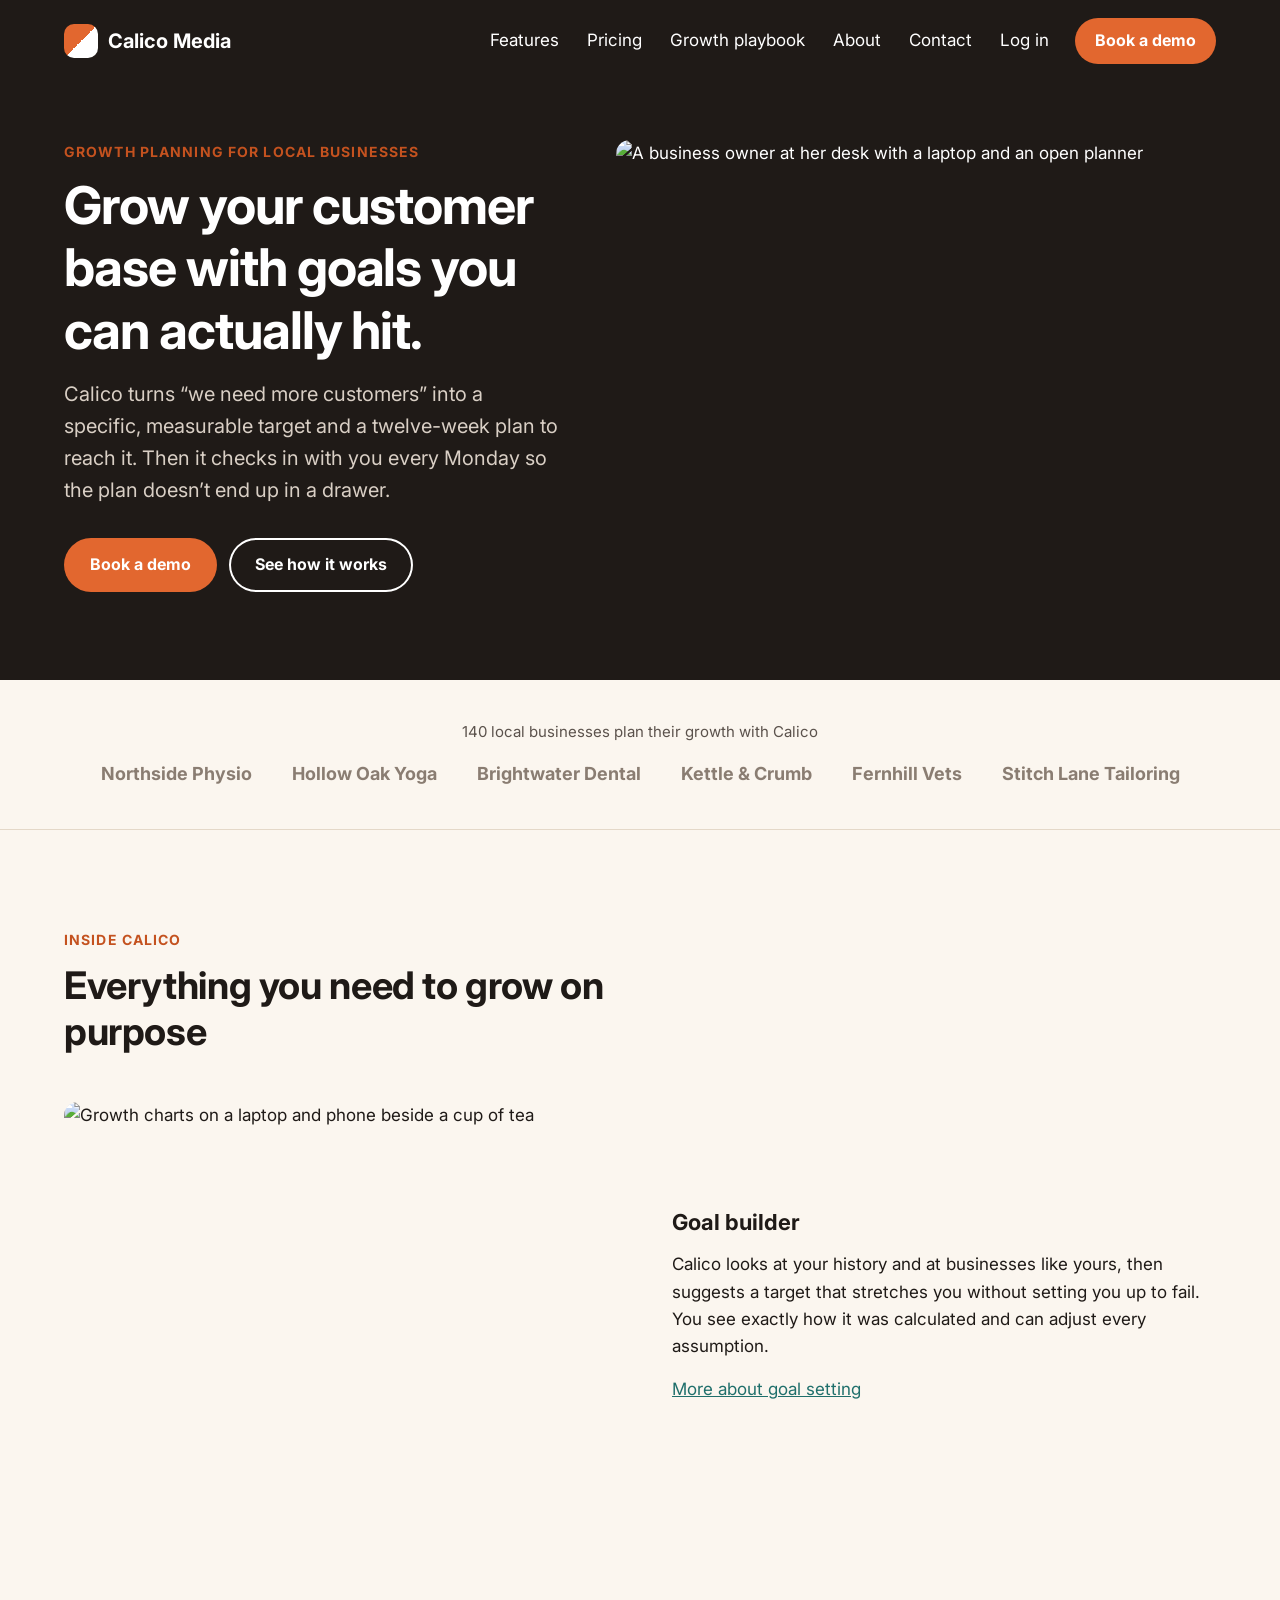
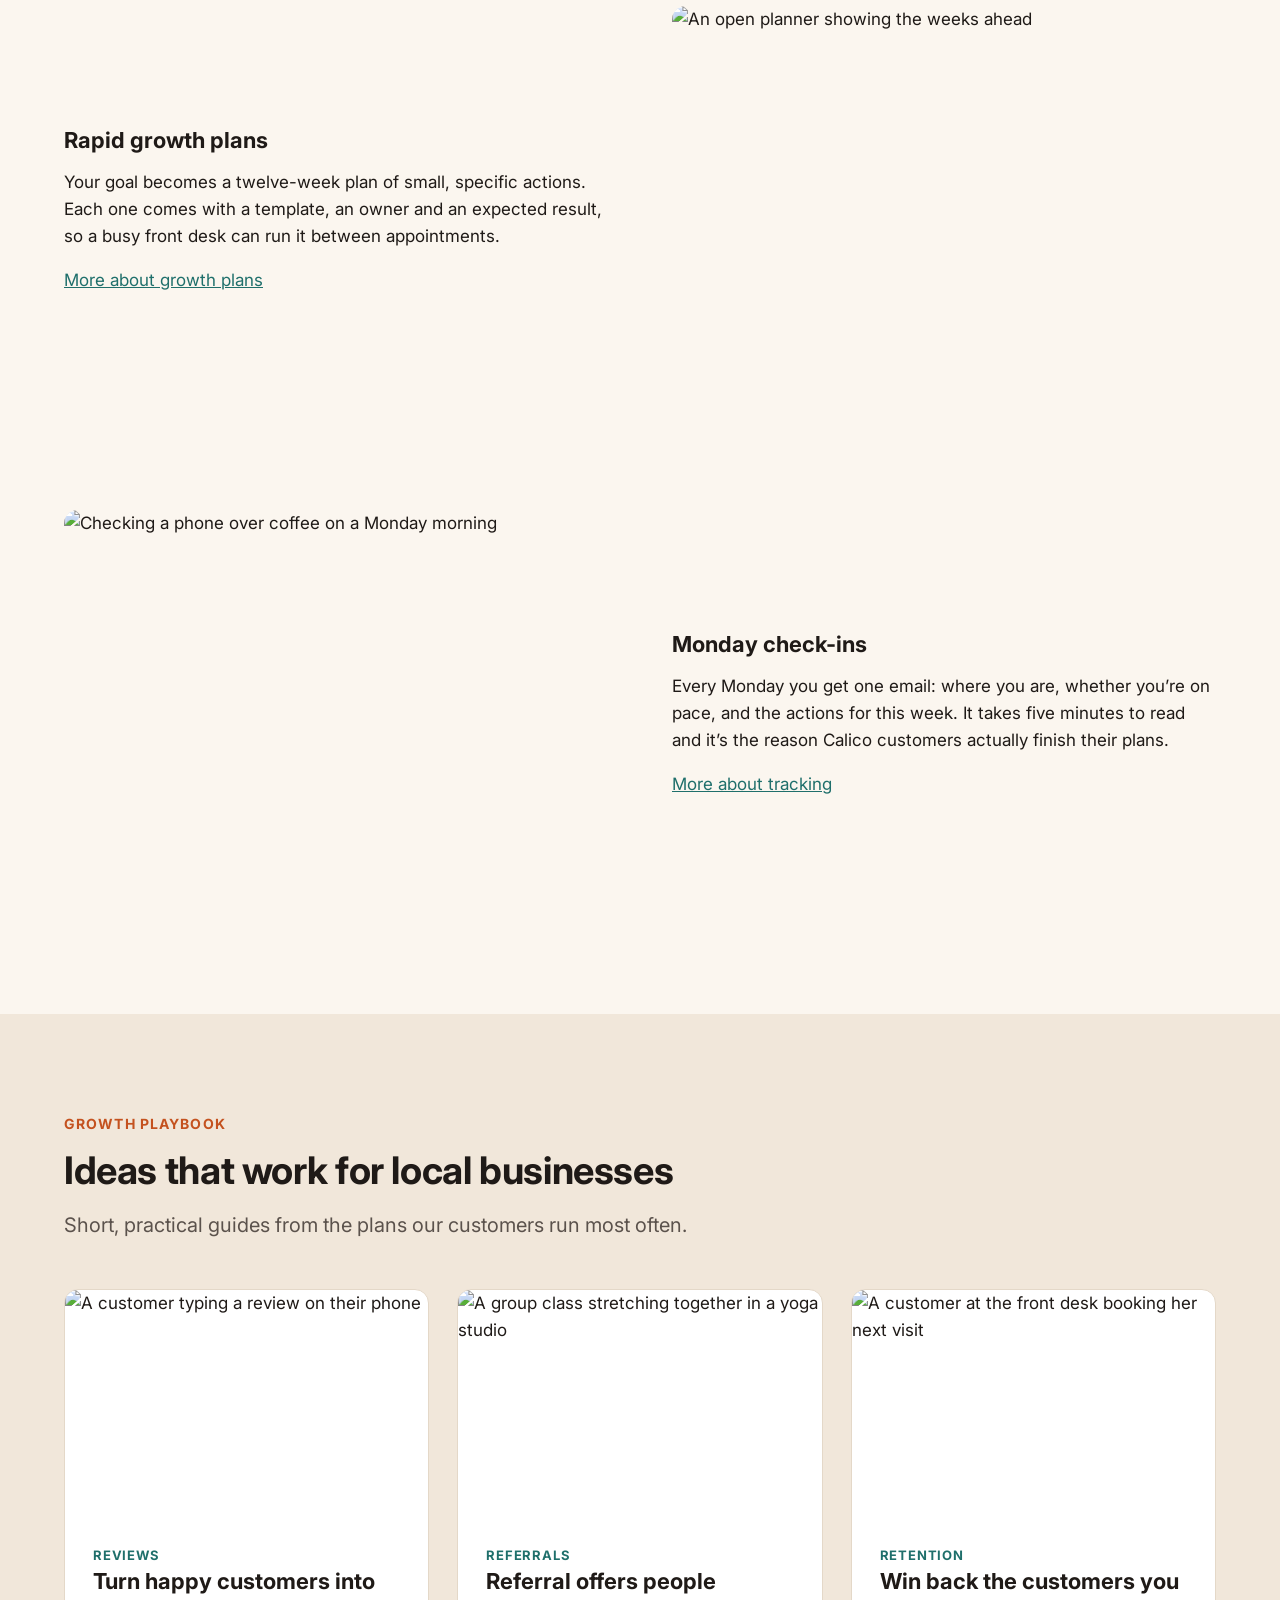
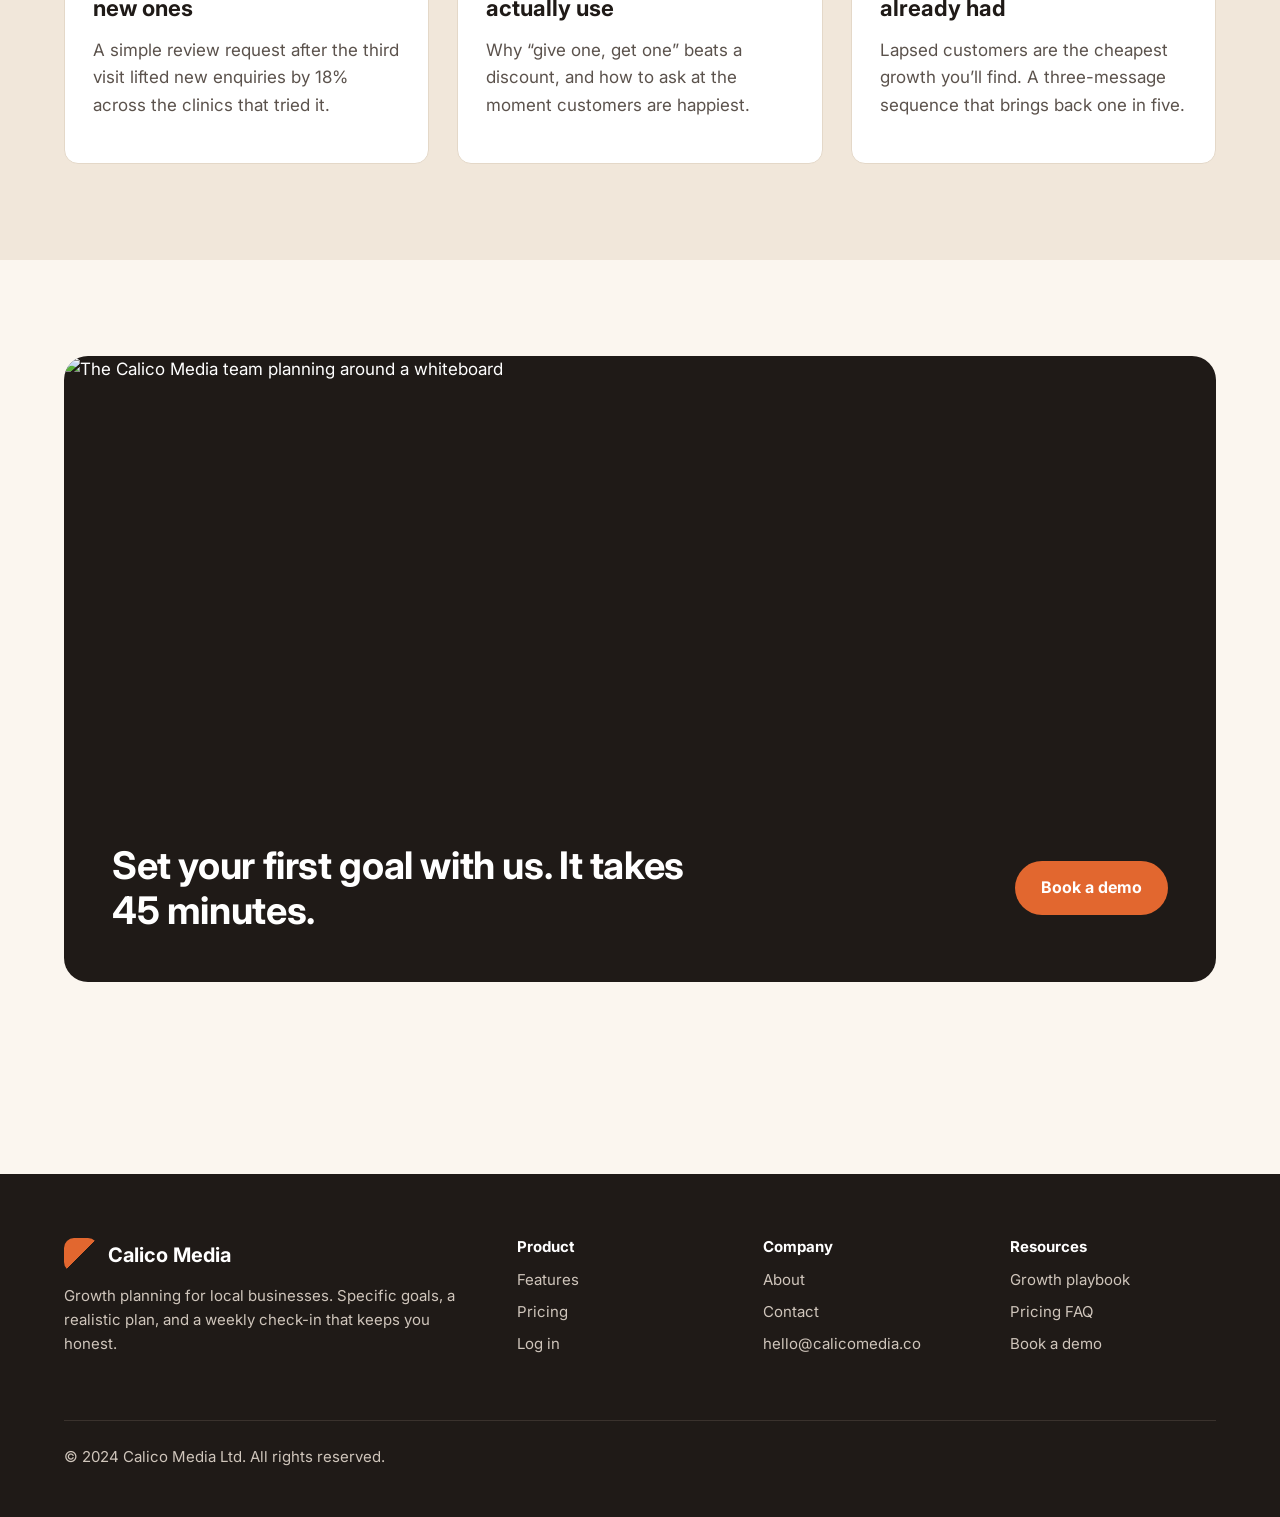
==== commit d5e35762: "Merge 4f36dacf44e2919cc08d06c6b6b1c4d143973934 into 512c2525afc85e1b396c44bd4c38f1d2c6d8856b" ====
--- a/public/index.html
+++ b/public/index.html
@@ -5,25 +5,36 @@
   <meta name="viewport" content="width=device-width, initial-scale=1">
   <title>Calico Media | Growth planning for local businesses</title>
   <meta name="description" content="Calico helps local businesses grow their customer base with specific, measurable, realistic goals and a rapid growth plan you can run every week.">
+  <link rel="preconnect" href="https://fonts.googleapis.com">
+  <link rel="preconnect" href="https://fonts.gstatic.com" crossorigin>
+  <link href="https://fonts.googleapis.com/css2?family=Inter:wght@100;200;300;400;500;600;700;800;900&display=swap" rel="stylesheet">
   <link rel="stylesheet" href="css/styles.css">
 </head>
 <body>
-  <header class="site-header site-header--home">
-    <div class="container">
-      <a class="logo" href="index.html"><span class="logo-mark"></span>Calico Media</a>
-      <nav aria-label="Main">
-        <ul class="nav-links">
-          <li><a href="features.html">Features</a></li>
-          <li><a href="pricing.html">Pricing</a></li>
-          <li><a href="#playbook">Growth playbook</a></li>
-          <li><a href="about.html">About</a></li>
-          <li><a href="contact.html">Contact</a></li>
-          <li><a href="https://app.calicomedia.co/login">Log in</a></li>
-          <li><a class="btn" href="contact.html">Book a demo</a></li>
-        </ul>
-      </nav>
-    </div>
-  </header>
+
+<header class="site-header site-header--home">
+  <div class="container">
+    <a class="logo" href="index.html"><span class="logo-mark"></span>Calico Media</a>
+
+    <button class="nav-toggle" type="button" aria-label="Menu" aria-expanded="false" aria-controls="main-nav">
+      <span class="nav-toggle-bar"></span>
+      <span class="nav-toggle-bar"></span>
+      <span class="nav-toggle-bar"></span>
+    </button>
+
+    <nav id="main-nav" aria-label="Main">
+      <ul class="nav-links">
+        <li><a href="features.html">Features</a></li>
+        <li><a href="pricing.html">Pricing</a></li>
+        <li><a href="#playbook">Growth playbook</a></li>
+        <li><a href="about.html">About</a></li>
+        <li><a href="contact.html">Contact</a></li>
+        <li><a href="https://app.calicomedia.co/login">Log in</a></li>
+        <li><a class="btn" href="contact.html">Book a demo</a></li>
+      </ul>
+    </nav>
+  </div>
+</header>
 
   <main>
     <section class="hero">
@@ -38,13 +49,7 @@
           </div>
         </div>
         <div class="hero-media">
-          <img class="hero-image" src="images/hero-weekly-plan-960.webp"
-          srcset="images/hero-weekly-plan-480.webp 480w, 
-          images/hero-weekly-plan-960.webp 960w, 
-          images/hero-weekly-plan-1600.webp 1600w"
-          sizes="(max-width: 768px) 100vw, 50vw"
-          
-          alt="A business owner at her desk with a laptop and an open planner">
+          <img class="hero-image" src="images/hero-weekly-plan.jpg" alt="A business owner at her desk with a laptop and an open planner">
         </div>
       </div>
     </section>
@@ -72,14 +77,7 @@
 
         <div class="feature-row">
           <div class="feature-media">
-            <img src="images/feature-goal-builder-960.webp" 
-            srcset="images/feature-goal-builder-480.webp 480w, 
-            images/feature-goal-builder-960.webp 960w, 
-            images/feature-goal-builder-1600.webp 1600w"
-            sizes="(max-width: 768px) 100vw, 50vw"
-            loading="lazy"
-            decoding="async"
-            alt="Growth charts on a laptop and phone beside a cup of tea">
+            <img src="images/feature-goal-builder.jpg" alt="Growth charts on a laptop and phone beside a cup of tea">
           </div>
           <div>
             <h3>Goal builder</h3>
@@ -90,14 +88,7 @@
 
         <div class="feature-row feature-row--reverse">
           <div class="feature-media">
-            <img src="images/feature-growth-plan-960.webp" 
-            srcset="images/feature-growth-plan-480.webp 480w, 
-            images/feature-growth-plan-960.webp 960w, 
-            images/feature-growth-plan-1600.webp 1600w"
-            sizes="(max-width: 768px) 100vw, 50vw"
-            loading="lazy"
-            decoding="async"
-            alt="An open planner showing the weeks ahead">
+            <img src="images/feature-growth-plan.jpg" alt="An open planner showing the weeks ahead">
           </div>
           <div>
             <h3>Rapid growth plans</h3>
@@ -108,14 +99,7 @@
 
         <div class="feature-row">
           <div class="feature-media">
-            <img src="images/feature-monday-checkin-960.webp" 
-            srcset="images/feature-monday-checkin-480.webp 480w, 
-            images/feature-monday-checkin-960.webp 960w, 
-            images/feature-monday-checkin-1600.webp 1600w"
-            sizes="(max-width: 768px) 100vw, 50vw"
-            loading="lazy"
-            decoding="async"
-            alt="Checking a phone over coffee on a Monday morning">
+            <img src="images/feature-monday-checkin.jpg" alt="Checking a phone over coffee on a Monday morning">
           </div>
           <div>
             <h3>Monday check-ins</h3>
@@ -135,14 +119,7 @@
         </div>
         <div class="playbook-grid">
           <article class="card">
-            <img src="images/playbook-reviews-960.webp" 
-            srcset="images/playbook-reviews-480.webp 480w, 
-            images/playbook-reviews-960.webp 960w, 
-            images/playbook-reviews-1600.webp 1600w"
-            sizes="(max-width: 768px) 100vw, 50vw"
-            loading="lazy"
-            decoding="async"
-            alt="A customer typing a review on their phone">
+            <img src="images/playbook-reviews.jpg" alt="A customer typing a review on their phone">
             <div class="card-body">
               <span class="card-tag">Reviews</span>
               <h3>Turn happy customers into new ones</h3>
@@ -150,14 +127,7 @@
             </div>
           </article>
           <article class="card">
-            <img src="images/playbook-referrals-960.webp" 
-            srcset="images/playbook-referrals-480.webp 480w, 
-            images/playbook-referrals-960.webp 960w, 
-            images/playbook-referrals-1600.webp 1600w"
-            sizes="(max-width: 768px) 100vw, 50vw"
-            loading="lazy"
-            decoding="async"
-            alt="A group class stretching together in a yoga studio">
+            <img src="images/playbook-referrals.jpg" alt="A group class stretching together in a yoga studio">
             <div class="card-body">
               <span class="card-tag">Referrals</span>
               <h3>Referral offers people actually use</h3>
@@ -165,14 +135,7 @@
             </div>
           </article>
           <article class="card">
-            <img src="images/playbook-rebooking-960.webp" 
-            srcset="images/playbook-rebooking-480.webp 480w, 
-            images/playbook-rebooking-960.webp 960w, 
-            images/playbook-rebooking-1600.webp 1600w"
-            sizes="(max-width: 768px) 100vw, 50vw"
-            loading="lazy"
-            decoding="async"
-            alt="A customer at the front desk booking her next visit">
+            <img src="images/playbook-rebooking.jpg" alt="A customer at the front desk booking her next visit">
             <div class="card-body">
               <span class="card-tag">Retention</span>
               <h3>Win back the customers you already had</h3>
@@ -186,14 +149,7 @@
     <section class="section">
       <div class="container">
         <div class="cta-band">
-          <img src="images/team-workshop-960.webp" 
-          srcset="images/team-workshop-480.webp 480w, 
-          images/team-workshop-960.webp 960w, 
-          images/team-workshop-1600.webp 1600w"
-          sizes="(max-width: 768px) 100vw, 50vw"
-          loading="lazy"
-          decoding="async"
-          alt="The Calico Media team planning around a whiteboard">
+          <img src="images/team-workshop.jpg" alt="The Calico Media team planning around a whiteboard">
           <div class="cta-body">
             <h2>Set your first goal with us. It takes 45 minutes.</h2>
             <a class="btn" href="contact.html">Book a demo</a>
@@ -240,5 +196,6 @@
       </div>
     </div>
   </footer>
+  <script src="js/nav.js"></script>
 </body>
 </html>
--- a/public/css/styles.css
+++ b/public/css/styles.css
@@ -19,22 +19,6 @@
   box-sizing: border-box;
 }
 
-@font-face {
-  font-family: 'Inter';
-  src: url('../fonts/inter-regular.woff2') format('woff2');
-  font-weight: 400;
-  font-style: normal;
-  font-display: swap;
-}
-
-@font-face {
-  font-family: 'Inter';
-  src: url('../fonts/inter-bold.woff2') format('woff2');
-  font-weight: 700;
-  font-style: normal;
-  font-display: swap;
-}
-
 body {
   margin: 0;
   font-family: 'Inter', -apple-system, BlinkMacSystemFont, 'Segoe UI', sans-serif;
@@ -143,6 +127,10 @@
   background: rgba(255, 255, 255, 0.1);
 }
 
+.nav-toggle {
+  display: none;
+}
+
 /* Header */
 
 .site-header {
@@ -213,7 +201,7 @@
 }
 
 .site-header--home .container {
-  flex-wrap: nowrap;
+  flex-wrap: wrap;
 }
 
 .site-header--home nav {
@@ -420,15 +408,9 @@
 
 /* Playbook */
 
-/* .playbook-grid {
+.playbook-grid {
   display: grid;
   grid-template-columns: repeat(3, 1fr);
-  gap: 28px;
-} */
-
-.playbook-grid {
-  display: grid;
-  grid-template-columns: repeat(auto-fit, minmax(300px, 1fr));
   gap: 28px;
 }
 
@@ -768,6 +750,47 @@
   padding-top: 24px;
 }
 
+@media (max-width: 1080px) {
+
+  .hero {
+    padding: 48px 0 64px;
+
+  }
+
+  .hero-inner {
+    align-items: stretch;
+    gap: 32px;
+  }
+
+ .hero-text h1 {
+  font-size: clamp(32px, 4vw, 56px);
+}
+
+.hero-text .lead {
+  font-size: clamp(15px, 1.5vw, 18px);
+}
+
+  .hero-media {
+  width: 100%;
+  max-width: 600px;
+  flex: 1;
+  min-width: 0;
+}
+
+.hero-image {
+  display: block;
+  width: 100%;
+  height: auto;
+  aspect-ratio: 4 / 3;
+  object-fit: cover;
+  border-radius: var(--radius);
+}
+
+  .hero-actions {
+    margin-top: 24px;
+  }
+}
+
 @media (max-width: 768px) {
   h1 {
     font-size: 40px;
@@ -777,8 +800,140 @@
     font-size: 30px;
   }
 
+  .lead {
+    font-size: 18px;
+  }
+
   .section {
     padding: 64px 0;
+  }
+
+  .section-intro {
+    margin-bottom: 32px;
+  }
+
+  /* Header: logo + hamburger on one row, links drop down below */
+  .site-header .container,
+  .site-header--home .container {
+    flex-wrap: wrap;
+  }
+
+  .nav-toggle {
+    display: inline-flex;
+    flex-direction: column;
+    justify-content: center;
+    gap: 5px;
+    width: 44px;
+    height: 44px;
+    padding: 0 10px;
+    background: transparent;
+    border: 0;
+    border-radius: 10px;
+    color: var(--ink);
+    cursor: pointer;
+  }
+
+  .site-header--home .nav-toggle {
+    color: var(--white);
+  }
+
+  .nav-toggle-bar {
+    display: block;
+    height: 2px;
+    background: currentColor;
+    border-radius: 2px;
+    transition: transform 0.2s ease, opacity 0.2s ease;
+  }
+
+  .is-open .nav-toggle-bar:nth-child(1) {
+    transform: translateY(7px) rotate(45deg);
+  }
+
+  .is-open .nav-toggle-bar:nth-child(2) {
+    opacity: 0;
+  }
+
+  .is-open .nav-toggle-bar:nth-child(3) {
+    transform: translateY(-7px) rotate(-45deg);
+  }
+
+  .site-header nav,
+  .site-header--home nav {
+    display: none;
+    width: 100%;
+  }
+
+  .site-header.is-open nav {
+    display: block;
+  }
+
+  .nav-links,
+  .site-header--home .nav-links {
+    flex-direction: column;
+    flex-wrap: nowrap;
+    align-items: stretch;
+    gap: 0;
+    padding-top: 8px;
+  }
+
+  .nav-links li {
+    border-top: 1px solid var(--line);
+  }
+
+  .site-header--home .nav-links li {
+    border-top-color: #3a322d;
+  }
+
+  .nav-links a,
+  .site-header--home .nav-links a {
+    display: block;
+    padding: 14px 0;
+  }
+
+  .nav-links li:last-child,
+  .site-header--home .nav-links li:last-child {
+    border-top: 0;
+    padding: 16px 0 4px;
+  }
+
+  .nav-links .btn,
+  .site-header--home .nav-links .btn {
+    display: block;
+    margin-left: 0;
+    padding: 14px 26px;
+    text-align: center;
+  }
+
+  /* Hero: stack text and image (the image wrapper is a fixed 600px on desktop) */
+  .hero {
+    padding: 40px 0 56px;
+  }
+
+  .hero-inner {
+    flex-direction: column-reverse;
+    align-items: stretch;
+    gap: 32px;
+  }
+
+  .hero-text {
+    flex: none;
+  }
+
+  .hero-media {
+    width: 100%;
+    flex-shrink: 1;
+  }
+
+.hero-media {
+  width: 100%;
+  max-width: 600px;
+  margin: 0 auto;
+}
+
+  /* Grids */
+  .playbook-grid,
+  .card-grid {
+    grid-template-columns: repeat(2, 1fr);
   }
 
   .feature-row {
@@ -791,34 +946,105 @@
     order: 0;
   }
 
-  .card-grid {
-    grid-template-columns: repeat(2, 1fr);
-  }
-
   .contact-layout {
     grid-template-columns: 1fr;
     gap: 40px;
   }
 
+  .page-header {
+    padding: 56px 0 40px;
+  }
+
+  .cta-band img {
+    aspect-ratio: 16 / 9;
+  }
+
+  .cta-body {
+    padding: 36px 32px;
+  }
+
   .footer-grid {
     grid-template-columns: 1fr 1fr;
   }
-}
-
-@media (max-width: 480px) {
+
+  .site-footer {
+    margin-top: 64px;
+  }
+}
+
+@media (max-width: 600px) {
+  body {
+    font-size: 16px;
+  }
+
   h1 {
     font-size: 34px;
   }
 
+  h2 {
+    font-size: 26px;
+  }
+
+  h3 {
+    font-size: 20px;
+  }
+
+  .container {
+    padding: 0 20px;
+  }
+
+  .section {
+    padding: 48px 0;
+  }
+
+  .hero {
+    padding: 32px 0 48px;
+  }
+
+  .hero-actions .btn {
+    flex: 1 1 100%;
+    text-align: center;
+  }
+
+  .playbook-grid,
   .card-grid {
     grid-template-columns: 1fr;
   }
 
+  .card-body {
+    padding: 20px 22px 24px;
+  }
+
+  .trust-list {
+    gap: 8px 24px;
+    font-size: 16px;
+  }
+
+  .step,
+  .pricing-card,
+  .contact-aside {
+    padding: 24px;
+  }
+
+  .price {
+    font-size: 40px;
+  }
+
+  .stat-number {
+    font-size: 40px;
+  }
+
   .cta-body {
     padding: 32px 24px;
   }
 
+  .cta-body .btn {
+    width: 100%;
+    text-align: center;
+  }
+
   .footer-grid {
     grid-template-columns: 1fr;
-  }
-}
+    gap: 28px;
+  }
+}
